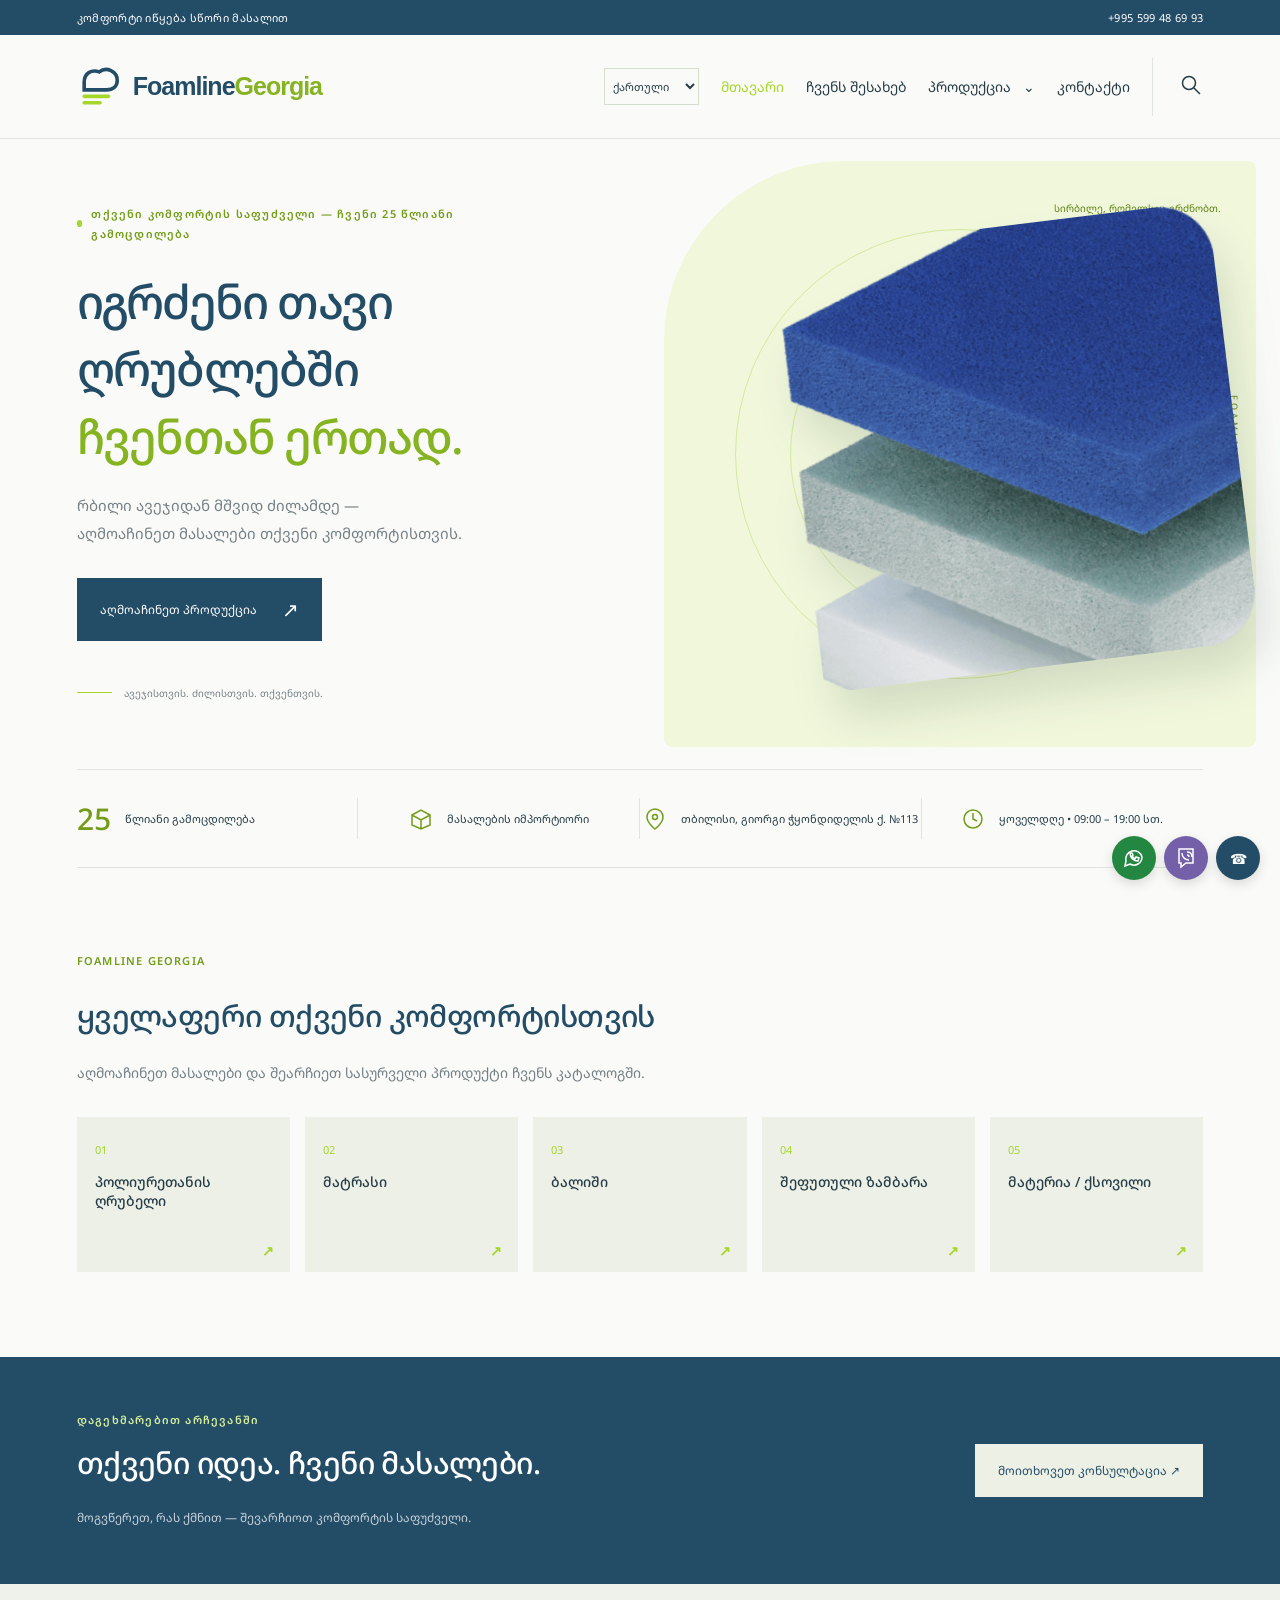
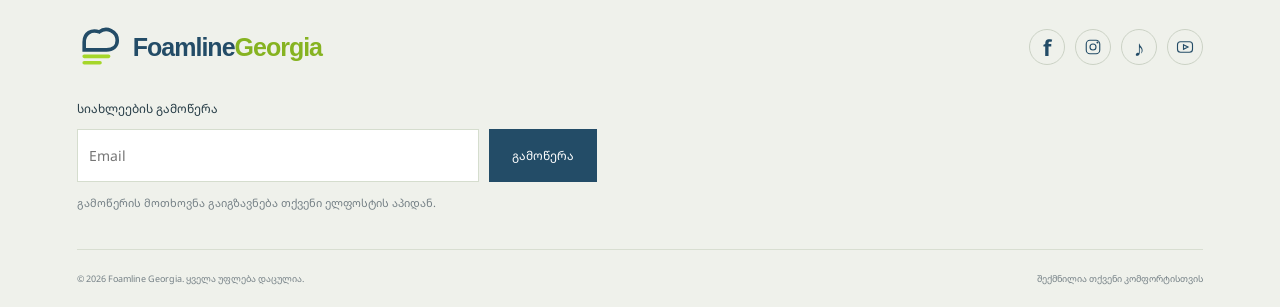
==== index.html @ 77cf1800 "Add multilingual FoamlineGeorgia site with updated address and product photos" ====
<!doctype html>
<html lang="ka"><head><meta charset="UTF-8"><meta name="viewport" content="width=device-width,initial-scale=1"><title>მთავარი — Foamline Georgia</title><meta name="description" content="Foamline Georgia — 25 წლიანი გამოცდილება. პოლიურეთანის ღრუბელი, მატრასები, ბალიშები, ზამბარები და ქსოვილები თბილისში. გიორგი ჭყონდიდელის ქ. №113. მოითხოვეთ ფასი."><meta name="theme-color" content="#234c67"><link rel="icon" href="assets/logo.svg"><link rel="preconnect" href="https://fonts.googleapis.com"><link href="https://fonts.googleapis.com/css2?family=Noto+Sans+Georgian:wght@400;500;600;700&display=swap" rel="stylesheet"><link rel="stylesheet" href="style.css"><script defer src="app.js"></script><script defer src="languages.js"></script></head>
<body data-page="index" data-category="all"><div class="topline"><span>კომფორტი იწყება სწორი მასალით</span><a href="tel:+995599486993">+995 599 48 69 93</a></div><header><a class="brand" href="index.html" aria-label="Foamline Georgia — მთავარი"><img src="assets/logo.svg" alt=""><span>Foamline<span class="brand-georgia">Georgia</span></span></a><button class="mobile-toggle" aria-label="მენიუს გახსნა" aria-expanded="false">☰</button><nav aria-label="მთავარი ნავიგაცია"><select id="language" aria-label="ენა"><option value="ka">ქართული</option><option value="en">English</option><option value="ru">Русский</option><option value="tr">Türkçe</option></select><a href="index.html">მთავარი</a><a href="about.html">ჩვენს შესახებ</a><div class="dropdown"><button id="nav-products" aria-expanded="false">პროდუქცია <span>⌄</span></button><div class="dropmenu"><a href="foam.html">პოლიურეთანის ღრუბელი</a><a href="mattress.html">მატრასი</a><a href="pillow.html">ბალიში</a><a href="springs.html">ზამბარა</a><a href="fabric.html">მატერია / ქსოვილი</a></div></div><a href="contact.html">კონტაქტი</a><button class="search-toggle" aria-label="პროდუქციის ძიება" aria-expanded="false"><svg viewBox="0 0 24 24"><circle cx="10" cy="10" r="6.5"/><path d="m15 15 6 6"/></svg></button></nav></header><div class="searchbar" hidden><form action="search.html" method="get" role="search"><label for="search">რას ეძებთ?</label><input id="search" name="q" type="search" placeholder="ღრუბელი, მატრასი, ბალიში…" required><button class="button" type="submit">ძებნა</button><button type="button" id="search-close" aria-label="ძიების დახურვა">×</button></form></div><main><section class="hero"><div class="hero-copy"><div class="eyebrow"><i></i> თქვენი კომფორტის საფუძველი — ჩვენი 25 წლიანი გამოცდილება</div><h1>იგრძენი თავი<br>ღრუბლებში<br><em>ჩვენთან ერთად.</em></h1><p>რბილი ავეჯიდან მშვიდ ძილამდე —<br>აღმოაჩინეთ მასალები თქვენი კომფორტისთვის.</p><a class="button" href="products.html">აღმოაჩინეთ პროდუქცია <span>↗</span></a><div class="hero-note"><span class="line"></span> ავეჯისთვის. ძილისთვის. თქვენთვის.</div></div><div class="hero-art"><span class="orbit o1"></span><span class="orbit o2"></span><span class="image-caption">სირბილე, რომელსაც გრძნობთ.</span><img src="assets/foam.png" alt="პოლიურეთანის ღრუბლის ფერადი ფენები" fetchpriority="high"><span class="vertical-text">FOAMLINE GEORGIA</span></div></section><div class="trust"><div><b>25</b><span>წლიანი გამოცდილება</span></div><div><svg viewBox="0 0 24 24"><path d="m3 8 9-5 9 5v10l-9 4-9-4V8Zm0 0 9 5 9-5M12 13v9"/></svg><span>მასალების იმპორტიორი</span></div><div><svg viewBox="0 0 24 24"><path d="M20 10c0 6-8 12-8 12S4 16 4 10a8 8 0 1 1 16 0Z"/><circle cx="12" cy="10" r="2.5"/></svg><span>თბილისი, გიორგი ჭყონდიდელის ქ. №113</span></div><div><svg viewBox="0 0 24 24"><circle cx="12" cy="12" r="9"/><path d="M12 6v6l4 2"/></svg><span>ყოველდღე • 09:00 – 19:00 სთ.</span></div></div>
<section class="section home-intro"><div class="eyebrow">FOAMLINE GEORGIA</div><h2>ყველაფერი თქვენი კომფორტისთვის</h2><p>აღმოაჩინეთ მასალები და შეარჩიეთ სასურველი პროდუქტი ჩვენს კატალოგში.</p><div class="home-categories"><a href="foam.html"><span>01</span><h3>პოლიურეთანის ღრუბელი</h3><b>↗</b></a><a href="mattress.html"><span>02</span><h3>მატრასი</h3><b>↗</b></a><a href="pillow.html"><span>03</span><h3>ბალიში</h3><b>↗</b></a><a href="springs.html"><span>04</span><h3>შეფუთული ზამბარა</h3><b>↗</b></a><a href="fabric.html"><span>05</span><h3>მატერია / ქსოვილი</h3><b>↗</b></a></div></section><section class="consult"><div><div class="eyebrow">დაგეხმარებით არჩევანში</div><h2>თქვენი იდეა. ჩვენი მასალები.</h2><p>მოგვწერეთ, რას ქმნით — შევარჩიოთ კომფორტის საფუძველი.</p></div><button class="button light" data-inquiry="ზოგადი კონსულტაცია">მოითხოვეთ კონსულტაცია ↗</button></section></main>
<footer><div class="footer-main"><a class="brand" href="index.html"><img src="assets/logo.svg" alt=""><span>Foamline<span class="brand-georgia">Georgia</span></span></a><div class="socials" aria-label="სოციალური ქსელები"><button aria-label="Facebook — ბმული მალე დაემატება" title="Facebook"><b>f</b></button><button aria-label="Instagram — ბმული მალე დაემატება" title="Instagram"><svg viewBox="0 0 24 24"><rect x="3" y="3" width="18" height="18" rx="5"/><circle cx="12" cy="12" r="4"/><circle cx="18" cy="6" r=".7"/></svg></button><button aria-label="TikTok — ბმული მალე დაემატება" title="TikTok">♪</button><button aria-label="YouTube — ბმული მალე დაემატება" title="YouTube"><svg viewBox="0 0 24 24"><rect x="2" y="5" width="20" height="14" rx="4"/><path d="m10 9 6 3-6 3Z"/></svg></button></div></div><form id="subscribe-form" class="newsletter"><label for="subscribe-email">სიახლეების გამოწერა</label><div><input id="subscribe-email" name="email" type="email" placeholder="Email" required autocomplete="email"><button class="button" type="submit">გამოწერა</button></div><p>გამოწერის მოთხოვნა გაიგზავნება თქვენი ელფოსტის აპიდან.</p></form><div class="footer-bottom"><span>© 2026 Foamline Georgia. ყველა უფლება დაცულია.</span><span>შექმნილია თქვენი კომფორტისთვის</span></div><p id="social-note" role="status" hidden>სოციალური ქსელების ბმულები მალე დაემატება.</p></footer><div class="messengers"><a href="https://wa.me/995599486993" target="_blank" rel="noopener" aria-label="WhatsApp"><svg viewBox="0 0 24 24"><path d="M20 11a8 8 0 0 1-12 7L3 20l1-5A8 8 0 1 1 20 11Z"/><path d="M8 7c0 5 4 8 8 8l1-3-3-1-1 2-3-3 1-1-1-2Z"/></svg></a><a href="viber://chat?number=%2B995599486993" aria-label="Viber"><svg viewBox="0 0 24 24"><path d="M5 3h14v14h-7l-5 4v-4H5Z"/><path d="M8 7c0 5 4 7 7 7M13 6c3 0 5 2 5 5M13 9c1 0 2 1 2 2"/></svg></a><a href="tel:+995599486993" aria-label="დარეკვა">☎</a></div>
<dialog id="inquiry"><form id="request-form"><button type="button" class="dialog-close" aria-label="დახურვა">×</button><div class="eyebrow">მოგვწერეთ</div><h2>ფასის / შეკვეთის მოთხოვნა</h2><p>შეავსეთ დეტალები და აირჩიეთ გაგზავნის არხი.</p><label>პროდუქტი<input name="product" required readonly></label><div id="spec-fields"></div><div class="form-row"><label>თქვენი სახელი<input name="name" required autocomplete="name"></label><label>ტელეფონი<input name="phone" type="tel" required autocomplete="tel" pattern="[+0-9 ()-]{6,20}"></label></div><label>დამატებითი ინფორმაცია<textarea name="message" rows="3" placeholder="მიუთითეთ რაოდენობა, სასურველი ზომა ან სხვა დეტალი"></textarea></label><p class="form-note">გაიხსნება WhatsApp ან თქვენი ელფოსტის აპი მზა ტექსტით. მოთხოვნის გასაგზავნად იქ დაადასტურეთ გაგზავნა.</p><div class="form-row"><button class="button" type="submit" value="whatsapp">WhatsApp-ით გაგზავნა ↗</button><button class="button outline" type="submit" value="email">ელფოსტით გაგზავნა ↗</button></div><p id="form-status" role="status"></p></form></dialog>
</body></html>
---- style.css ----
:root{--blue:#234c67;--olive:#a5d629;--ink:#263c46;--muted:#758086;--paper:#fafbf8;--border:#e1e5df}*{box-sizing:border-box}html{scroll-behavior:smooth;scroll-padding-top:110px}body{margin:0;background:var(--paper);color:var(--ink);font-family:'Noto Sans Georgian',sans-serif;font-size:14px}a{color:inherit;text-decoration:none}button,input,select,textarea{font:inherit}button,a{ -webkit-tap-highlight-color:transparent}button{cursor:pointer}button:focus-visible,a:focus-visible{outline:3px solid #a8b376;outline-offset:5px}svg{width:24px;height:24px;fill:none;stroke:currentColor;stroke-width:1.5}button{color:inherit}p{line-height:1.9;color:var(--muted)}.topline{padding:10px 6%;background:var(--blue);color:#fff;display:flex;justify-content:space-between;font-size:11px;letter-spacing:.3px}header{height:104px;padding:0 6%;display:flex;justify-content:space-between;align-items:center;background:var(--paper);position:sticky;top:0;z-index:20;border-bottom:1px solid var(--border)}.brand{display:flex;align-items:center;gap:10px;color:var(--blue)}.brand img{width:46px;height:46px}.brand>span{font-family:Arial,sans-serif;font-weight:600;font-size:34px;letter-spacing:-1.5px;line-height:.9}.brand small{display:block;color:var(--olive);font-size:10px;letter-spacing:6px;margin-top:9px;padding-left:3px}nav{display:flex;gap:36px;align-items:center}nav button{border:0;background:none;padding:15px 0}nav a:hover{color:var(--olive)}.dropdown{position:relative}.dropdown>button span{margin-left:8px}.dropmenu{position:absolute;top:100%;left:-22px;min-width:260px;background:white;padding:12px;box-shadow:0 15px 40px #183b4720;display:none;border:1px solid var(--border)}.dropmenu a{display:block;padding:13px 10px;font-size:13px}.dropdown:hover .dropmenu,.dropdown:focus-within .dropmenu,.dropdown.open .dropmenu{display:block}.mobile-toggle{display:none}.search-toggle{border-left:1px solid var(--border);padding-left:26px}.searchbar{padding:20px 6%;background:#edf0e8;align-items:center;gap:20px}.searchbar:not([hidden]){display:flex}.searchbar input{flex:1;padding:12px;border:1px solid var(--border)}.searchbar button{border:0;background:none;font-size:25px}.hero{min-height:630px;display:grid;grid-template-columns:1fr 1fr;overflow:hidden}.hero-copy{padding:65px 0 45px 12%}.eyebrow{font-size:11px;letter-spacing:1.2px;font-weight:600;color:var(--olive);margin-bottom:24px;display:flex;gap:9px;align-items:center}.eyebrow i{width:7px;height:7px;border-radius:50%;background:var(--olive)}h1{font-size:clamp(36px,3.65vw,58px);line-height:1.45;letter-spacing:-1.8px;font-weight:500;margin:0 0 20px;color:var(--blue)}h1 em{color:var(--olive);font-style:normal}.hero p{font-size:15px;margin-bottom:30px}.button{display:inline-flex;justify-content:center;gap:25px;align-items:center;background:var(--blue);color:white;padding:17px 22px;border:1px solid var(--blue);font-size:12px;transition:background .2s}.button:hover{background:#32627f}.button span{font-size:20px}.hero-note{margin-top:45px;color:var(--muted);font-size:10px;display:flex;gap:12px;align-items:center}.line{width:35px;height:1px;background:var(--olive)}.hero-art{background:#f0f7db;position:relative;display:flex;align-items:center;justify-content:center;isolation:isolate;margin:22px 24px 22px 24px;border-radius:180px 8px 8px 8px}.hero-art>img{width:93%;z-index:1;filter:drop-shadow(10px 30px 20px #31473625);transform:rotate(-7deg);margin-top:-30px}.orbit{position:absolute;border:1px solid #d4eaa0;border-radius:50%;width:450px;height:450px;z-index:-1}.o2{width:340px;height:340px}.image-caption{position:absolute;top:40px;right:35px;color:var(--olive);font-size:10px}.material-tag{position:absolute;bottom:27px;left:30px;right:30px;border-top:1px solid #c6df8a;padding:22px 0 0;display:flex;flex-direction:column;gap:9px}.material-tag span{font-size:9px;letter-spacing:1px;color:var(--olive)}.material-tag strong{font-size:18px;font-weight:500}.material-tag a{font-size:11px}.vertical-text{position:absolute;right:15px;top:40%;writing-mode:vertical-rl;font-size:9px;letter-spacing:3px;color:var(--olive)}.trust{margin:0 6%;padding:28px 0;display:grid;grid-template-columns:repeat(4,1fr);border-top:1px solid var(--border);border-bottom:1px solid var(--border)}.trust>div{display:flex;align-items:center;justify-content:center;gap:14px;border-right:1px solid var(--border);font-size:11px}.trust>div:first-child{justify-content:flex-start}.trust>div:last-child{border:0}.trust b{font-size:30px;font-weight:500;color:var(--olive)}.trust svg{color:var(--olive)}.section{padding:85px 6%}.section-head{display:flex;justify-content:space-between;align-items:center;margin-bottom:30px}.section-head .eyebrow{margin-bottom:12px}h2{font-size:30px;line-height:1.6;font-weight:500;letter-spacing:-.6px;margin:0 0 20px;color:var(--blue)}.section-head p{font-size:12px}.tabs{display:flex;gap:8px;flex-wrap:wrap;margin-bottom:30px}.tabs button{background:none;border:1px solid var(--border);padding:11px 16px;font-size:11px;border-radius:30px}.tabs button.active{background:var(--blue);color:#fff;border-color:var(--blue)}.product-grid{display:grid;grid-template-columns:repeat(3,1fr);gap:32px 24px}.product-picture{height:245px;background:#f1f7e5;display:flex;align-items:center;justify-content:center;position:relative;overflow:hidden}.product-picture img{width:90%;height:90%;object-fit:contain;transition:transform .3s}.product-card:hover img{transform:scale(1.05)}.product-number{position:absolute;left:18px;top:15px;font-size:10px;color:var(--olive)}.product-card h3{font-size:17px;font-weight:500;margin:19px 0 8px;color:var(--blue)}.product-card p{font-size:12px;min-height:45px;margin:0 0 14px}.product-card details{border-top:1px solid var(--border);font-size:12px}.product-card summary{cursor:pointer;padding:15px 0;list-style:none;display:flex;justify-content:space-between}.product-card summary:after{content:'+';font-size:20px}.product-card details[open] summary:after{content:'−'}.product-card .button{width:100%;margin-top:12px}.product-card label{font-size:11px}.catalog-note{font-size:10px;margin-top:25px}.illustration{width:78%;height:140px;position:relative;transform:rotate(-8deg);border-radius:20px;background:repeating-linear-gradient(90deg,transparent 0 24px,#d4d8d0 25px 26px),repeating-linear-gradient(0deg,#f9faf6 0 24px,#dce0d6 25px 26px);box-shadow:0 14px 0 #c0c9b1,0 21px 0 #8b9775,0 35px 30px #354b3820}.illustration.pillow{width:65%;height:150px;border-radius:40% 35%;background:#f9faf6;box-shadow:inset -15px -15px 25px #dce0d4,2px 18px 25px #354b3817;border:2px solid #e0e4d9}.illustration-label{position:absolute;bottom:12px;right:14px;font-size:9px;color:var(--muted)}.about{display:grid;grid-template-columns:1fr 1fr;gap:8%;margin:0 6% 85px;align-items:center}.about-visual{height:420px;background:#edf6d9;position:relative;overflow:hidden}.foam-shape{width:330px;height:125px;position:absolute;left:18%;transform:rotate(-20deg) skew(10deg);border-radius:30px;box-shadow:0 20px 0 #a5cc51}.shape1{background:#b8df64;top:210px}.shape2{background:#d7eea6;top:140px}.shape3{background:#f4f4e9;top:70px}.year{position:absolute;bottom:20px;left:25px;background:var(--paper);padding:15px 22px;color:var(--blue);font-size:45px;display:flex;align-items:center;gap:20px}.year span{font-size:11px;line-height:1.8}.about-copy p{font-size:13px}.text-link{display:block;border-bottom:1px solid var(--border);padding:20px 0;color:var(--blue);font-size:12px}.text-link span{float:right}.consult{background:var(--blue);padding:55px 6%;display:flex;align-items:center;justify-content:space-between;gap:30px}.consult h2,.consult p{color:white}.consult .eyebrow{color:#d4ed9b;margin-bottom:12px}.consult p{margin-bottom:0;font-size:12px;opacity:.75}.light{background:#edf0e5;color:var(--blue);border-color:#edf0e5}.light:hover{background:#dce2cf}.contact{display:grid;grid-template-columns:1fr 1.1fr;gap:8%}dl{margin:28px 0}dt{font-size:10px;color:var(--muted);margin-top:20px}dd{margin:6px 0;font-size:14px}.contact-actions{display:flex;gap:12px}.outline{background:transparent;color:var(--blue)}.outline:hover{background:#e5eadd}.map{min-height:400px;display:flex;flex-direction:column;background:#edf6d9}.map iframe{width:100%;flex:1;min-height:350px;border:0;filter:saturate(.5)}.map>a{padding:18px;font-size:12px;background:#edf0e7}footer{padding:40px 6% 22px;background:#eff1eb}.footer-main{display:flex;align-items:center;justify-content:space-between;gap:30px}.footer-main p{font-size:11px}.socials{display:flex;gap:10px}.socials button{width:36px;height:36px;border:1px solid #cbd2c5;border-radius:50%;background:none;font-size:22px;color:var(--blue);display:grid;place-items:center}.socials svg{width:18px;height:18px}.footer-bottom{margin-top:35px;padding-top:22px;border-top:1px solid #d8ded1;display:flex;justify-content:space-between;color:var(--muted);font-size:9px}.floating-call{position:fixed;right:22px;bottom:22px;width:48px;height:48px;display:grid;place-items:center;background:var(--olive);border-radius:50%;color:white;font-size:23px;box-shadow:0 4px 20px #0002;z-index:25}dialog{max-width:660px;width:calc(100% - 32px);max-height:90vh;border:0;padding:36px;color:var(--ink);background:var(--paper)}dialog::backdrop{background:#142c3a99}dialog h2{font-size:23px}dialog .eyebrow{margin-bottom:12px}.dialog-close{position:absolute;right:16px;top:10px;border:0;background:none;font-size:28px}label{display:block;font-size:12px;margin:12px 0}input,textarea,select{display:block;width:100%;padding:11px;margin-top:7px;border:1px solid #d5ddce;background:white;border-radius:0;color:var(--ink)}.form-row{display:flex;gap:14px}.form-row>*{flex:1;min-width:0}.form-note{font-size:11px}.spec-hint{font-size:10px!important;min-height:0!important}#form-status{font-size:12px}.mobile-toggle{border:0;background:none;font-size:25px}[hidden]{display:none!important}@media(min-width:1600px){body{max-width:1600px;margin:auto}}@media(max-width:1000px){nav{gap:20px}.hero{min-height:570px}h1{font-size:40px}.hero-copy{padding-top:45px}.hero-art{margin-left:12px}.hero-art img{width:100%}.trust>div{font-size:9px;gap:8px}.product-grid{gap:20px}.product-picture{height:200px}.footer-main p{display:none}}@media(max-width:720px){.topline{font-size:9px;padding:9px 5%}header{height:84px;padding:0 5%}.brand>span{font-size:29px}.brand img{width:40px}.mobile-toggle{display:block}nav{display:none;position:absolute;top:84px;left:0;right:0;padding:20px 5%;background:var(--paper);box-shadow:0 10px 20px #0001;align-items:stretch;gap:10px}nav.open{display:flex;flex-direction:column}nav>a{padding:12px 0}.dropmenu{position:static;box-shadow:none;margin-bottom:10px}.search-toggle{align-self:flex-start}.hero{grid-template-columns:1fr}.hero-copy{padding:40px 6% 30px}h1{font-size:40px;letter-spacing:-1px}.hero p{font-size:13px}.hero-note{margin-top:26px}.hero-art{height:400px;margin:0 5% 25px;border-radius:110px 6px 6px 6px}.hero-art>img{width:85%;height:280px;object-fit:contain;margin-top:-55px}.orbit{width:300px;height:300px}.o2{width:230px;height:230px}.material-tag{bottom:20px}.image-caption{font-size:9px}.trust{grid-template-columns:1fr 1fr;gap:20px;padding:22px 0}.trust>div,.trust>div:first-child{justify-content:flex-start;border:0;font-size:9px}.section{padding:55px 5%}.section-head{display:block}.section-head p{font-size:11px}h2{font-size:26px}.tabs{gap:6px}.tabs button{font-size:10px;padding:10px 12px}.product-grid{grid-template-columns:1fr 1fr;gap:25px 16px}.product-picture{height:175px}.product-card h3{font-size:14px;line-height:1.7}.product-card p{font-size:11px;min-height:65px}.illustration{height:85px}.illustration.pillow{height:95px}.illustration-label{font-size:7px}.product-card .button{font-size:10px;padding:13px 9px}.about{grid-template-columns:1fr;gap:35px;margin:0 5% 55px}.about-visual{height:330px}.about-copy h2 br{display:none}.consult{display:block;padding:40px 5%}.consult .button{margin-top:24px}.contact{grid-template-columns:1fr;gap:35px}.map{min-height:340px}.map iframe{min-height:300px}.footer-main{gap:15px;flex-wrap:wrap}.footer-bottom{gap:20px;line-height:1.7}.footer-bottom>span:last-child{display:none}.socials{gap:6px}.socials button{width:32px;height:32px}.searchbar label{display:none}dialog{padding:30px 20px}.form-row{flex-direction:column;gap:2px}.form-row .button{margin-top:10px}.floating-call{right:16px;bottom:16px}}@media(prefers-reduced-motion:reduce){html{scroll-behavior:auto}*{transition:none!important}}
/* Independent pages and shared search */
.breadcrumbs{padding:30px 6%;font-size:12px;color:var(--muted)}.breadcrumbs a:hover{color:var(--blue)}body:not([data-page="index"]) main h1{font-size:34px;line-height:1.5;letter-spacing:-.7px}body:not([data-page="index"]) .section{padding-top:30px;min-height:55vh}body[data-page="about"] .about{margin-top:20px}.searchbar{position:sticky;top:104px;z-index:19;box-shadow:0 10px 20px #183b4710}.searchbar form{display:flex;align-items:center;gap:14px;width:100%}.searchbar input{margin:0;min-width:0}.searchbar .button{background:var(--blue);font-size:12px;color:white;padding:12px 20px}.tabs a{border:1px solid var(--border);padding:11px 16px;font-size:11px;border-radius:30px}.tabs a.active{background:var(--blue);color:white}.tabs a:hover{border-color:var(--olive)}nav a[aria-current="page"]{color:var(--olive)}.page-search{max-width:700px;margin:20px 0 25px}.page-search>div{display:flex;gap:10px}.page-search input{margin:0;min-width:0}.search-page #product-grid{margin-top:30px}.home-categories{display:grid;grid-template-columns:repeat(5,1fr);gap:15px;margin-top:30px}.home-categories>a{padding:22px 18px;background:#edf0e7;position:relative;min-height:155px}.home-categories span{font-size:11px;color:var(--olive)}.home-categories h3{font-size:14px;font-weight:500}.home-categories b{position:absolute;right:16px;bottom:12px;color:var(--olive)}body[data-category]:not([data-category="all"]) .product-grid{grid-template-columns:minmax(0,700px)}body[data-category]:not([data-category="all"]) .product-picture{height:340px}body[data-category]:not([data-category="all"]) .product-card p{min-height:0}.product-card h3 a:hover{color:var(--olive)}.about-copy h1{font-size:32px!important}
@media(max-width:720px){.searchbar{top:84px;padding:15px 5%}.searchbar form{gap:8px}.searchbar .button{padding:12px}.breadcrumbs{padding:24px 5%;font-size:10px;line-height:1.8}body:not([data-page="index"]) main h1{font-size:27px}.tabs a{font-size:10px;padding:10px 12px}.home-categories{grid-template-columns:1fr 1fr}.home-categories>a{min-height:140px}.home-categories h3{font-size:12px}body[data-category]:not([data-category="all"]) .product-picture{height:260px}.about-copy h1{font-size:27px!important}}

.hero h1 em{color:#86b321}.eyebrow,.brand small,.trust b,.trust svg{color:#739c19}.floating-call{color:#234c67}.hero-art .image-caption,.material-tag span,.vertical-text{color:#608314}.consult .eyebrow{color:#d4ed9b}


.brand>span{font-size:25px;letter-spacing:-1px}.brand-georgia{color:#86b321}.hero .eyebrow{max-width:390px;line-height:1.8}#language{width:95px;font-size:11px;margin:0;padding:9px 4px;background:transparent}nav{gap:22px}.messengers{position:fixed;bottom:20px;right:20px;display:flex;gap:8px;z-index:25}.messengers a{width:44px;height:44px;border-radius:50%;display:grid;place-items:center;color:white;background:#238742;box-shadow:0 4px 12px #0002;transition:transform .2s,background .2s}.messengers a:nth-child(2){background:#7360a9}.messengers a:nth-child(3){background:#234c67}.messengers a:hover{transform:translateY(-5px);filter:brightness(1.15)}a[href^="mailto:"]:hover{color:#739c19;text-decoration:underline}.product-picture img{object-fit:contain}.hero-art>img{margin-top:0}.brand small{display:none}@media(max-width:1000px){nav{gap:12px}.brand>span{font-size:22px}}
.newsletter{max-width:520px;margin:30px 0}.newsletter>div{display:flex;gap:10px}.newsletter input{margin:0;min-width:0}.newsletter p{font-size:11px}
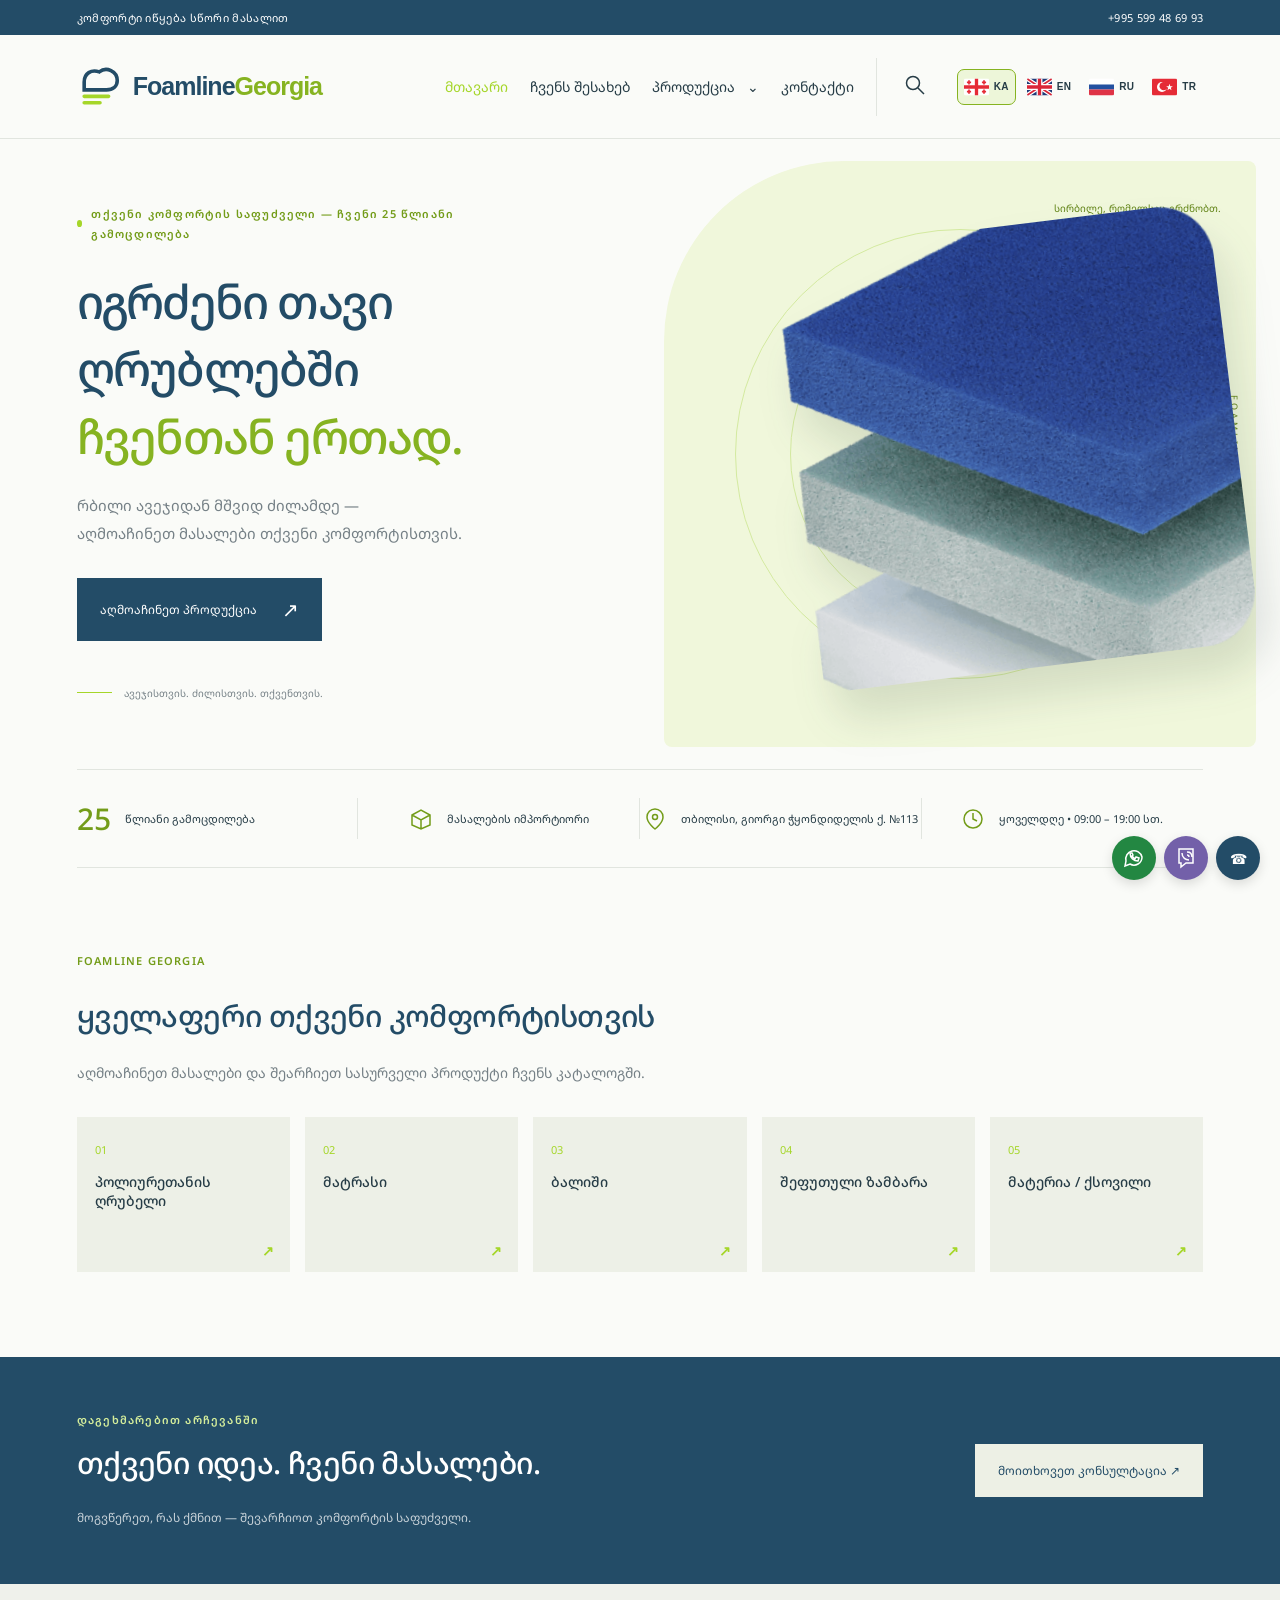
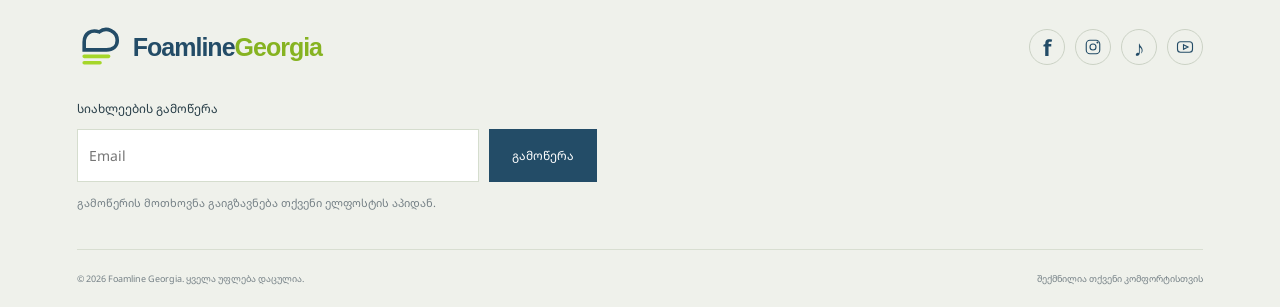
==== commit d051a9c0: "Refresh flag language switcher assets on index.html" ====
--- a/index.html
+++ b/index.html
@@ -1,5 +1,5 @@
 <!doctype html>
-<html lang="ka"><head><meta charset="UTF-8"><meta name="viewport" content="width=device-width,initial-scale=1"><title>მთავარი — Foamline Georgia</title><meta name="description" content="Foamline Georgia — 25 წლიანი გამოცდილება. პოლიურეთანის ღრუბელი, მატრასები, ბალიშები, ზამბარები და ქსოვილები თბილისში. გიორგი ჭყონდიდელის ქ. №113. მოითხოვეთ ფასი."><meta name="theme-color" content="#234c67"><link rel="icon" href="assets/logo.svg"><link rel="preconnect" href="https://fonts.googleapis.com"><link href="https://fonts.googleapis.com/css2?family=Noto+Sans+Georgian:wght@400;500;600;700&display=swap" rel="stylesheet"><link rel="stylesheet" href="style.css"><script defer src="app.js"></script><script defer src="languages.js"></script></head>
+<html lang="ka"><head><meta charset="UTF-8"><meta name="viewport" content="width=device-width,initial-scale=1"><title>მთავარი — Foamline Georgia</title><meta name="description" content="Foamline Georgia — 25 წლიანი გამოცდილება. პოლიურეთანის ღრუბელი, მატრასები, ბალიშები, ზამბარები და ქსოვილები თბილისში. გიორგი ჭყონდიდელის ქ. №113. მოითხოვეთ ფასი."><meta name="theme-color" content="#234c67"><link rel="icon" href="assets/logo.svg"><link rel="preconnect" href="https://fonts.googleapis.com"><link href="https://fonts.googleapis.com/css2?family=Noto+Sans+Georgian:wght@400;500;600;700&display=swap" rel="stylesheet"><link rel="stylesheet" href="style.css?v=20261107-2"><script defer src="app.js"></script><script defer src="languages.js?v=20261107-2"></script></head>
 <body data-page="index" data-category="all"><div class="topline"><span>კომფორტი იწყება სწორი მასალით</span><a href="tel:+995599486993">+995 599 48 69 93</a></div><header><a class="brand" href="index.html" aria-label="Foamline Georgia — მთავარი"><img src="assets/logo.svg" alt=""><span>Foamline<span class="brand-georgia">Georgia</span></span></a><button class="mobile-toggle" aria-label="მენიუს გახსნა" aria-expanded="false">☰</button><nav aria-label="მთავარი ნავიგაცია"><select id="language" aria-label="ენა"><option value="ka">ქართული</option><option value="en">English</option><option value="ru">Русский</option><option value="tr">Türkçe</option></select><a href="index.html">მთავარი</a><a href="about.html">ჩვენს შესახებ</a><div class="dropdown"><button id="nav-products" aria-expanded="false">პროდუქცია <span>⌄</span></button><div class="dropmenu"><a href="foam.html">პოლიურეთანის ღრუბელი</a><a href="mattress.html">მატრასი</a><a href="pillow.html">ბალიში</a><a href="springs.html">ზამბარა</a><a href="fabric.html">მატერია / ქსოვილი</a></div></div><a href="contact.html">კონტაქტი</a><button class="search-toggle" aria-label="პროდუქციის ძიება" aria-expanded="false"><svg viewBox="0 0 24 24"><circle cx="10" cy="10" r="6.5"/><path d="m15 15 6 6"/></svg></button></nav></header><div class="searchbar" hidden><form action="search.html" method="get" role="search"><label for="search">რას ეძებთ?</label><input id="search" name="q" type="search" placeholder="ღრუბელი, მატრასი, ბალიში…" required><button class="button" type="submit">ძებნა</button><button type="button" id="search-close" aria-label="ძიების დახურვა">×</button></form></div><main><section class="hero"><div class="hero-copy"><div class="eyebrow"><i></i> თქვენი კომფორტის საფუძველი — ჩვენი 25 წლიანი გამოცდილება</div><h1>იგრძენი თავი<br>ღრუბლებში<br><em>ჩვენთან ერთად.</em></h1><p>რბილი ავეჯიდან მშვიდ ძილამდე —<br>აღმოაჩინეთ მასალები თქვენი კომფორტისთვის.</p><a class="button" href="products.html">აღმოაჩინეთ პროდუქცია <span>↗</span></a><div class="hero-note"><span class="line"></span> ავეჯისთვის. ძილისთვის. თქვენთვის.</div></div><div class="hero-art"><span class="orbit o1"></span><span class="orbit o2"></span><span class="image-caption">სირბილე, რომელსაც გრძნობთ.</span><img src="assets/foam.png" alt="პოლიურეთანის ღრუბლის ფერადი ფენები" fetchpriority="high"><span class="vertical-text">FOAMLINE GEORGIA</span></div></section><div class="trust"><div><b>25</b><span>წლიანი გამოცდილება</span></div><div><svg viewBox="0 0 24 24"><path d="m3 8 9-5 9 5v10l-9 4-9-4V8Zm0 0 9 5 9-5M12 13v9"/></svg><span>მასალების იმპორტიორი</span></div><div><svg viewBox="0 0 24 24"><path d="M20 10c0 6-8 12-8 12S4 16 4 10a8 8 0 1 1 16 0Z"/><circle cx="12" cy="10" r="2.5"/></svg><span>თბილისი, გიორგი ჭყონდიდელის ქ. №113</span></div><div><svg viewBox="0 0 24 24"><circle cx="12" cy="12" r="9"/><path d="M12 6v6l4 2"/></svg><span>ყოველდღე • 09:00 – 19:00 სთ.</span></div></div>
 <section class="section home-intro"><div class="eyebrow">FOAMLINE GEORGIA</div><h2>ყველაფერი თქვენი კომფორტისთვის</h2><p>აღმოაჩინეთ მასალები და შეარჩიეთ სასურველი პროდუქტი ჩვენს კატალოგში.</p><div class="home-categories"><a href="foam.html"><span>01</span><h3>პოლიურეთანის ღრუბელი</h3><b>↗</b></a><a href="mattress.html"><span>02</span><h3>მატრასი</h3><b>↗</b></a><a href="pillow.html"><span>03</span><h3>ბალიში</h3><b>↗</b></a><a href="springs.html"><span>04</span><h3>შეფუთული ზამბარა</h3><b>↗</b></a><a href="fabric.html"><span>05</span><h3>მატერია / ქსოვილი</h3><b>↗</b></a></div></section><section class="consult"><div><div class="eyebrow">დაგეხმარებით არჩევანში</div><h2>თქვენი იდეა. ჩვენი მასალები.</h2><p>მოგვწერეთ, რას ქმნით — შევარჩიოთ კომფორტის საფუძველი.</p></div><button class="button light" data-inquiry="ზოგადი კონსულტაცია">მოითხოვეთ კონსულტაცია ↗</button></section></main>
 <footer><div class="footer-main"><a class="brand" href="index.html"><img src="assets/logo.svg" alt=""><span>Foamline<span class="brand-georgia">Georgia</span></span></a><div class="socials" aria-label="სოციალური ქსელები"><button aria-label="Facebook — ბმული მალე დაემატება" title="Facebook"><b>f</b></button><button aria-label="Instagram — ბმული მალე დაემატება" title="Instagram"><svg viewBox="0 0 24 24"><rect x="3" y="3" width="18" height="18" rx="5"/><circle cx="12" cy="12" r="4"/><circle cx="18" cy="6" r=".7"/></svg></button><button aria-label="TikTok — ბმული მალე დაემატება" title="TikTok">♪</button><button aria-label="YouTube — ბმული მალე დაემატება" title="YouTube"><svg viewBox="0 0 24 24"><rect x="2" y="5" width="20" height="14" rx="4"/><path d="m10 9 6 3-6 3Z"/></svg></button></div></div><form id="subscribe-form" class="newsletter"><label for="subscribe-email">სიახლეების გამოწერა</label><div><input id="subscribe-email" name="email" type="email" placeholder="Email" required autocomplete="email"><button class="button" type="submit">გამოწერა</button></div><p>გამოწერის მოთხოვნა გაიგზავნება თქვენი ელფოსტის აპიდან.</p></form><div class="footer-bottom"><span>© 2026 Foamline Georgia. ყველა უფლება დაცულია.</span><span>შექმნილია თქვენი კომფორტისთვის</span></div><p id="social-note" role="status" hidden>სოციალური ქსელების ბმულები მალე დაემატება.</p></footer><div class="messengers"><a href="https://wa.me/995599486993" target="_blank" rel="noopener" aria-label="WhatsApp"><svg viewBox="0 0 24 24"><path d="M20 11a8 8 0 0 1-12 7L3 20l1-5A8 8 0 1 1 20 11Z"/><path d="M8 7c0 5 4 8 8 8l1-3-3-1-1 2-3-3 1-1-1-2Z"/></svg></a><a href="viber://chat?number=%2B995599486993" aria-label="Viber"><svg viewBox="0 0 24 24"><path d="M5 3h14v14h-7l-5 4v-4H5Z"/><path d="M8 7c0 5 4 7 7 7M13 6c3 0 5 2 5 5M13 9c1 0 2 1 2 2"/></svg></a><a href="tel:+995599486993" aria-label="დარეკვა">☎</a></div>
--- a/style.css
+++ b/style.css
@@ -8,3 +8,9 @@
 
 .brand>span{font-size:25px;letter-spacing:-1px}.brand-georgia{color:#86b321}.hero .eyebrow{max-width:390px;line-height:1.8}#language{width:95px;font-size:11px;margin:0;padding:9px 4px;background:transparent}nav{gap:22px}.messengers{position:fixed;bottom:20px;right:20px;display:flex;gap:8px;z-index:25}.messengers a{width:44px;height:44px;border-radius:50%;display:grid;place-items:center;color:white;background:#238742;box-shadow:0 4px 12px #0002;transition:transform .2s,background .2s}.messengers a:nth-child(2){background:#7360a9}.messengers a:nth-child(3){background:#234c67}.messengers a:hover{transform:translateY(-5px);filter:brightness(1.15)}a[href^="mailto:"]:hover{color:#739c19;text-decoration:underline}.product-picture img{object-fit:contain}.hero-art>img{margin-top:0}.brand small{display:none}@media(max-width:1000px){nav{gap:12px}.brand>span{font-size:22px}}
 .newsletter{max-width:520px;margin:30px 0}.newsletter>div{display:flex;gap:10px}.newsletter input{margin:0;min-width:0}.newsletter p{font-size:11px}
+
+.language-flags{display:flex;align-items:center;gap:5px;margin-left:8px}.language-flags button{padding:5px;border:1px solid transparent;border-radius:5px;line-height:0;transition:background .2s,transform .2s}.language-flags svg{width:25px;height:18px;stroke:none;display:block;border-radius:2px}.language-flags button:hover{background:#e2edc8;transform:translateY(-2px)}.language-flags button[aria-pressed="true"]{border-color:#86b321;background:#edf6d9}@media(max-width:720px){.language-flags{margin:8px 0 0;align-self:flex-start}.language-flags button{padding:10px}}
+
+
+/* Accessible flag language switcher: clear labels and responsive sizing */
+.language-flags{flex-shrink:0;gap:4px}.language-flags button{display:inline-flex;align-items:center;justify-content:center;gap:5px;min-height:36px;padding:6px;border-radius:7px}.language-flags .language-code{font-family:Arial,sans-serif;font-size:10px;font-weight:700;letter-spacing:.3px;line-height:1}.language-flags button:focus-visible{outline:2px solid var(--blue);outline-offset:2px}@media(max-width:1150px) and (min-width:721px){.language-flags .language-code{display:none}.language-flags button{padding:5px}}@media(max-width:720px){.language-flags{flex-wrap:wrap;gap:7px}.language-flags button{min-height:44px;padding:8px 10px}.language-flags .language-code{display:inline}}
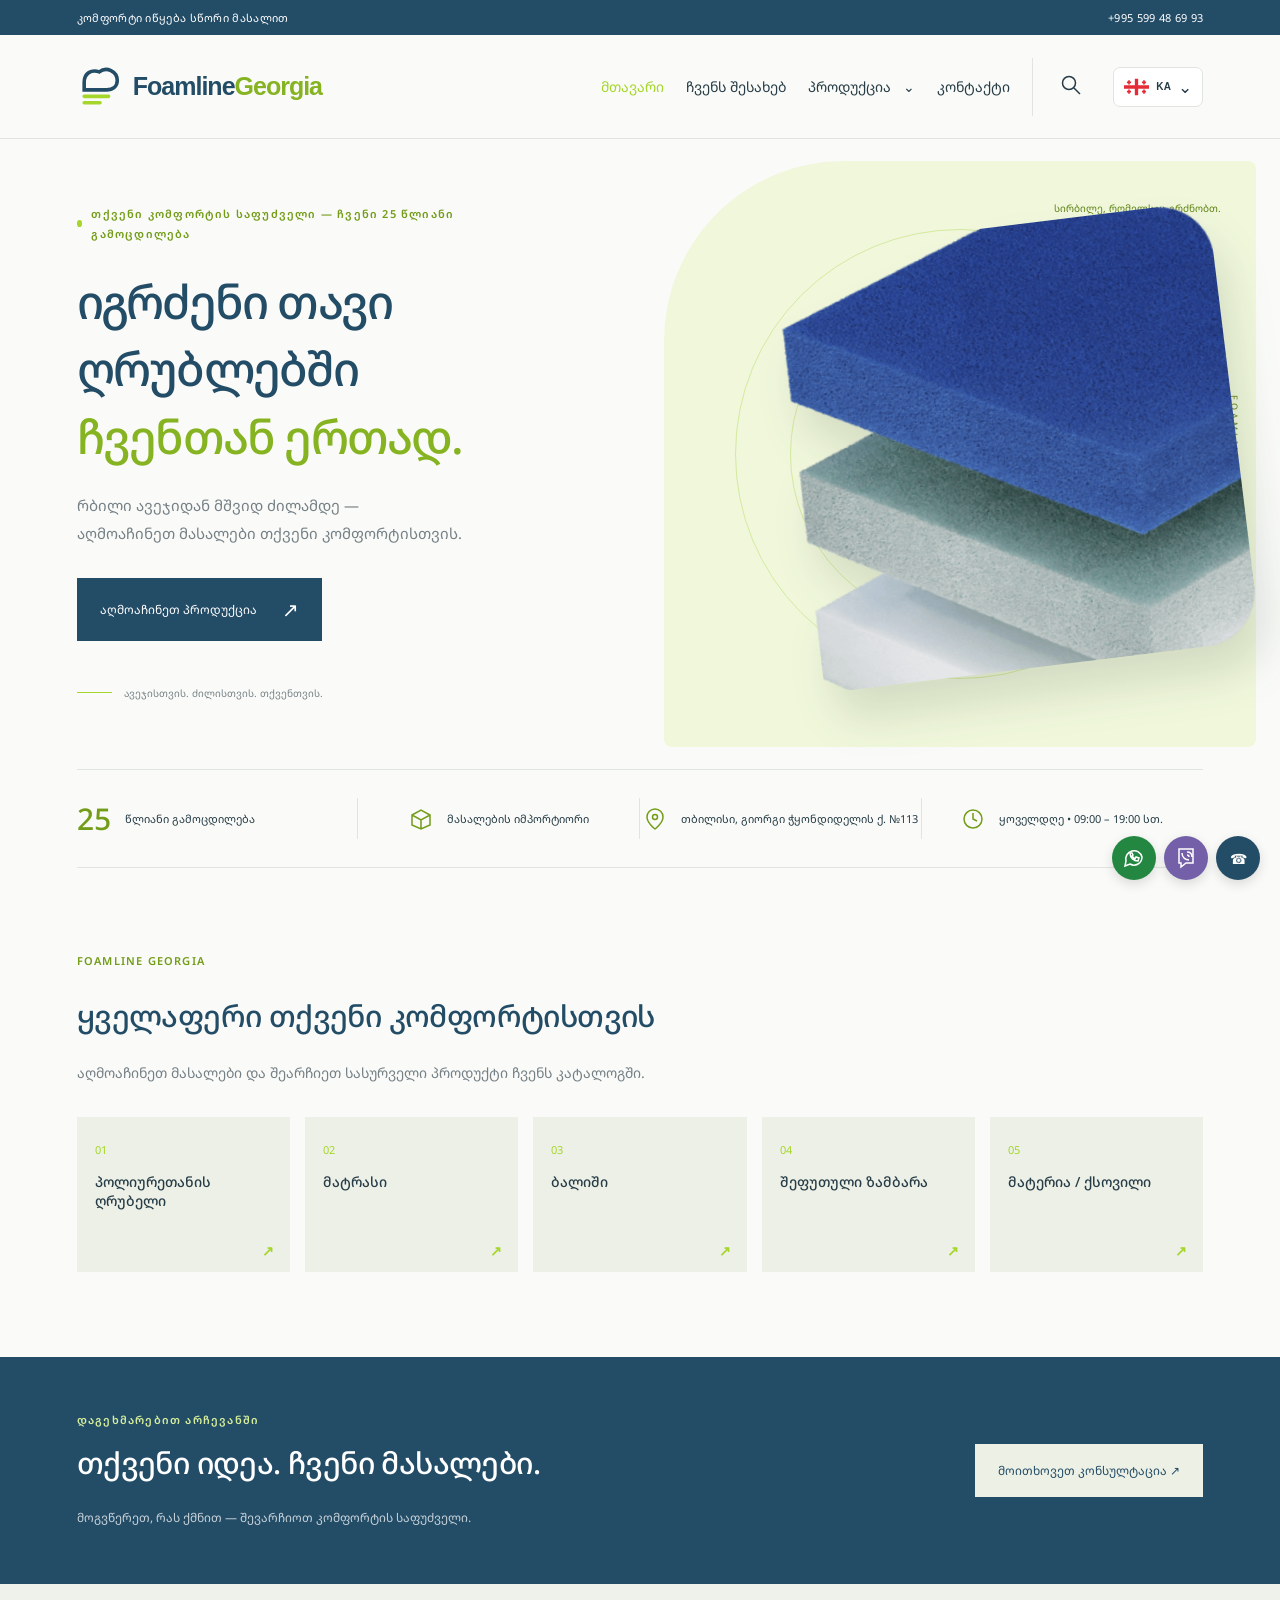
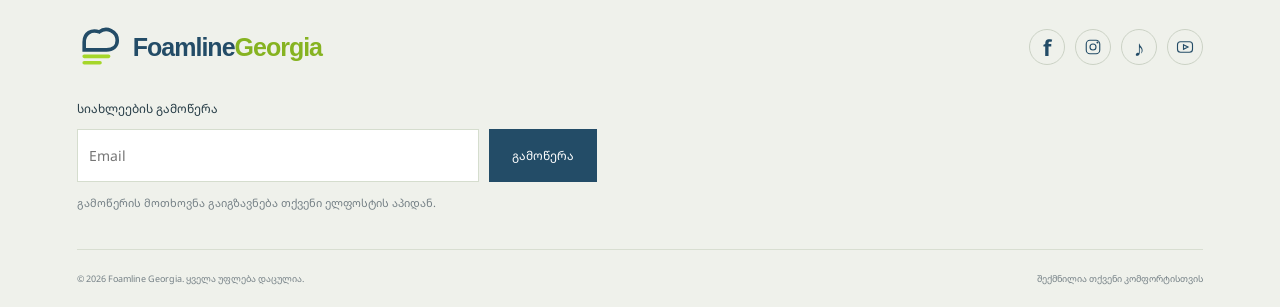
==== commit a7e1ea85: "Load updated flag dropdown on index.html" ====
--- a/index.html
+++ b/index.html
@@ -1,5 +1,5 @@
 <!doctype html>
-<html lang="ka"><head><meta charset="UTF-8"><meta name="viewport" content="width=device-width,initial-scale=1"><title>მთავარი — Foamline Georgia</title><meta name="description" content="Foamline Georgia — 25 წლიანი გამოცდილება. პოლიურეთანის ღრუბელი, მატრასები, ბალიშები, ზამბარები და ქსოვილები თბილისში. გიორგი ჭყონდიდელის ქ. №113. მოითხოვეთ ფასი."><meta name="theme-color" content="#234c67"><link rel="icon" href="assets/logo.svg"><link rel="preconnect" href="https://fonts.googleapis.com"><link href="https://fonts.googleapis.com/css2?family=Noto+Sans+Georgian:wght@400;500;600;700&display=swap" rel="stylesheet"><link rel="stylesheet" href="style.css?v=20261107-2"><script defer src="app.js"></script><script defer src="languages.js?v=20261107-2"></script></head>
+<html lang="ka"><head><meta charset="UTF-8"><meta name="viewport" content="width=device-width,initial-scale=1"><title>მთავარი — Foamline Georgia</title><meta name="description" content="Foamline Georgia — 25 წლიანი გამოცდილება. პოლიურეთანის ღრუბელი, მატრასები, ბალიშები, ზამბარები და ქსოვილები თბილისში. გიორგი ჭყონდიდელის ქ. №113. მოითხოვეთ ფასი."><meta name="theme-color" content="#234c67"><link rel="icon" href="assets/logo.svg"><link rel="preconnect" href="https://fonts.googleapis.com"><link href="https://fonts.googleapis.com/css2?family=Noto+Sans+Georgian:wght@400;500;600;700&display=swap" rel="stylesheet"><link rel="stylesheet" href="style.css?v=20261107-3"><script defer src="app.js"></script><script defer src="languages.js?v=20261107-3"></script></head>
 <body data-page="index" data-category="all"><div class="topline"><span>კომფორტი იწყება სწორი მასალით</span><a href="tel:+995599486993">+995 599 48 69 93</a></div><header><a class="brand" href="index.html" aria-label="Foamline Georgia — მთავარი"><img src="assets/logo.svg" alt=""><span>Foamline<span class="brand-georgia">Georgia</span></span></a><button class="mobile-toggle" aria-label="მენიუს გახსნა" aria-expanded="false">☰</button><nav aria-label="მთავარი ნავიგაცია"><select id="language" aria-label="ენა"><option value="ka">ქართული</option><option value="en">English</option><option value="ru">Русский</option><option value="tr">Türkçe</option></select><a href="index.html">მთავარი</a><a href="about.html">ჩვენს შესახებ</a><div class="dropdown"><button id="nav-products" aria-expanded="false">პროდუქცია <span>⌄</span></button><div class="dropmenu"><a href="foam.html">პოლიურეთანის ღრუბელი</a><a href="mattress.html">მატრასი</a><a href="pillow.html">ბალიში</a><a href="springs.html">ზამბარა</a><a href="fabric.html">მატერია / ქსოვილი</a></div></div><a href="contact.html">კონტაქტი</a><button class="search-toggle" aria-label="პროდუქციის ძიება" aria-expanded="false"><svg viewBox="0 0 24 24"><circle cx="10" cy="10" r="6.5"/><path d="m15 15 6 6"/></svg></button></nav></header><div class="searchbar" hidden><form action="search.html" method="get" role="search"><label for="search">რას ეძებთ?</label><input id="search" name="q" type="search" placeholder="ღრუბელი, მატრასი, ბალიში…" required><button class="button" type="submit">ძებნა</button><button type="button" id="search-close" aria-label="ძიების დახურვა">×</button></form></div><main><section class="hero"><div class="hero-copy"><div class="eyebrow"><i></i> თქვენი კომფორტის საფუძველი — ჩვენი 25 წლიანი გამოცდილება</div><h1>იგრძენი თავი<br>ღრუბლებში<br><em>ჩვენთან ერთად.</em></h1><p>რბილი ავეჯიდან მშვიდ ძილამდე —<br>აღმოაჩინეთ მასალები თქვენი კომფორტისთვის.</p><a class="button" href="products.html">აღმოაჩინეთ პროდუქცია <span>↗</span></a><div class="hero-note"><span class="line"></span> ავეჯისთვის. ძილისთვის. თქვენთვის.</div></div><div class="hero-art"><span class="orbit o1"></span><span class="orbit o2"></span><span class="image-caption">სირბილე, რომელსაც გრძნობთ.</span><img src="assets/foam.png" alt="პოლიურეთანის ღრუბლის ფერადი ფენები" fetchpriority="high"><span class="vertical-text">FOAMLINE GEORGIA</span></div></section><div class="trust"><div><b>25</b><span>წლიანი გამოცდილება</span></div><div><svg viewBox="0 0 24 24"><path d="m3 8 9-5 9 5v10l-9 4-9-4V8Zm0 0 9 5 9-5M12 13v9"/></svg><span>მასალების იმპორტიორი</span></div><div><svg viewBox="0 0 24 24"><path d="M20 10c0 6-8 12-8 12S4 16 4 10a8 8 0 1 1 16 0Z"/><circle cx="12" cy="10" r="2.5"/></svg><span>თბილისი, გიორგი ჭყონდიდელის ქ. №113</span></div><div><svg viewBox="0 0 24 24"><circle cx="12" cy="12" r="9"/><path d="M12 6v6l4 2"/></svg><span>ყოველდღე • 09:00 – 19:00 სთ.</span></div></div>
 <section class="section home-intro"><div class="eyebrow">FOAMLINE GEORGIA</div><h2>ყველაფერი თქვენი კომფორტისთვის</h2><p>აღმოაჩინეთ მასალები და შეარჩიეთ სასურველი პროდუქტი ჩვენს კატალოგში.</p><div class="home-categories"><a href="foam.html"><span>01</span><h3>პოლიურეთანის ღრუბელი</h3><b>↗</b></a><a href="mattress.html"><span>02</span><h3>მატრასი</h3><b>↗</b></a><a href="pillow.html"><span>03</span><h3>ბალიში</h3><b>↗</b></a><a href="springs.html"><span>04</span><h3>შეფუთული ზამბარა</h3><b>↗</b></a><a href="fabric.html"><span>05</span><h3>მატერია / ქსოვილი</h3><b>↗</b></a></div></section><section class="consult"><div><div class="eyebrow">დაგეხმარებით არჩევანში</div><h2>თქვენი იდეა. ჩვენი მასალები.</h2><p>მოგვწერეთ, რას ქმნით — შევარჩიოთ კომფორტის საფუძველი.</p></div><button class="button light" data-inquiry="ზოგადი კონსულტაცია">მოითხოვეთ კონსულტაცია ↗</button></section></main>
 <footer><div class="footer-main"><a class="brand" href="index.html"><img src="assets/logo.svg" alt=""><span>Foamline<span class="brand-georgia">Georgia</span></span></a><div class="socials" aria-label="სოციალური ქსელები"><button aria-label="Facebook — ბმული მალე დაემატება" title="Facebook"><b>f</b></button><button aria-label="Instagram — ბმული მალე დაემატება" title="Instagram"><svg viewBox="0 0 24 24"><rect x="3" y="3" width="18" height="18" rx="5"/><circle cx="12" cy="12" r="4"/><circle cx="18" cy="6" r=".7"/></svg></button><button aria-label="TikTok — ბმული მალე დაემატება" title="TikTok">♪</button><button aria-label="YouTube — ბმული მალე დაემატება" title="YouTube"><svg viewBox="0 0 24 24"><rect x="2" y="5" width="20" height="14" rx="4"/><path d="m10 9 6 3-6 3Z"/></svg></button></div></div><form id="subscribe-form" class="newsletter"><label for="subscribe-email">სიახლეების გამოწერა</label><div><input id="subscribe-email" name="email" type="email" placeholder="Email" required autocomplete="email"><button class="button" type="submit">გამოწერა</button></div><p>გამოწერის მოთხოვნა გაიგზავნება თქვენი ელფოსტის აპიდან.</p></form><div class="footer-bottom"><span>© 2026 Foamline Georgia. ყველა უფლება დაცულია.</span><span>შექმნილია თქვენი კომფორტისთვის</span></div><p id="social-note" role="status" hidden>სოციალური ქსელების ბმულები მალე დაემატება.</p></footer><div class="messengers"><a href="https://wa.me/995599486993" target="_blank" rel="noopener" aria-label="WhatsApp"><svg viewBox="0 0 24 24"><path d="M20 11a8 8 0 0 1-12 7L3 20l1-5A8 8 0 1 1 20 11Z"/><path d="M8 7c0 5 4 8 8 8l1-3-3-1-1 2-3-3 1-1-1-2Z"/></svg></a><a href="viber://chat?number=%2B995599486993" aria-label="Viber"><svg viewBox="0 0 24 24"><path d="M5 3h14v14h-7l-5 4v-4H5Z"/><path d="M8 7c0 5 4 7 7 7M13 6c3 0 5 2 5 5M13 9c1 0 2 1 2 2"/></svg></a><a href="tel:+995599486993" aria-label="დარეკვა">☎</a></div>
--- a/style.css
+++ b/style.css
@@ -14,3 +14,6 @@
 
 /* Accessible flag language switcher: clear labels and responsive sizing */
 .language-flags{flex-shrink:0;gap:4px}.language-flags button{display:inline-flex;align-items:center;justify-content:center;gap:5px;min-height:36px;padding:6px;border-radius:7px}.language-flags .language-code{font-family:Arial,sans-serif;font-size:10px;font-weight:700;letter-spacing:.3px;line-height:1}.language-flags button:focus-visible{outline:2px solid var(--blue);outline-offset:2px}@media(max-width:1150px) and (min-width:721px){.language-flags .language-code{display:none}.language-flags button{padding:5px}}@media(max-width:720px){.language-flags{flex-wrap:wrap;gap:7px}.language-flags button{min-height:44px;padding:8px 10px}.language-flags .language-code{display:inline}}
+
+/* Compact flag dropdown in the right side of navigation */
+.language-flags{position:relative;margin-left:8px;flex-shrink:0}.language-flags .language-current{display:flex;align-items:center;gap:7px;min-height:40px;padding:7px 10px;border:1px solid var(--border);border-radius:7px;background:#fff}.language-flags .language-chevron{font-size:17px;line-height:1}.language-flags .language-menu{position:absolute;right:0;top:calc(100% + 6px);z-index:60;min-width:164px;padding:5px;background:white;border:1px solid var(--border);border-radius:9px;box-shadow:0 12px 28px #183b4729}.language-flags .language-menu[hidden]{display:none!important}.language-flags .language-menu button{width:100%;display:flex;justify-content:flex-start;gap:10px;padding:10px 9px;border-radius:5px;min-height:42px;text-align:left}.language-flags .language-name{font-size:12px;line-height:1.4}.language-flags .language-menu button[aria-pressed="true"]{background:#edf6d9}.language-flags .language-menu button:hover{background:#edf6d9;transform:none}@media(max-width:720px){.language-flags{align-self:flex-start;margin:8px 0 0}.language-flags .language-current{min-height:44px}.language-flags .language-menu{left:0;right:auto}.language-flags .language-menu button{padding:10px}}
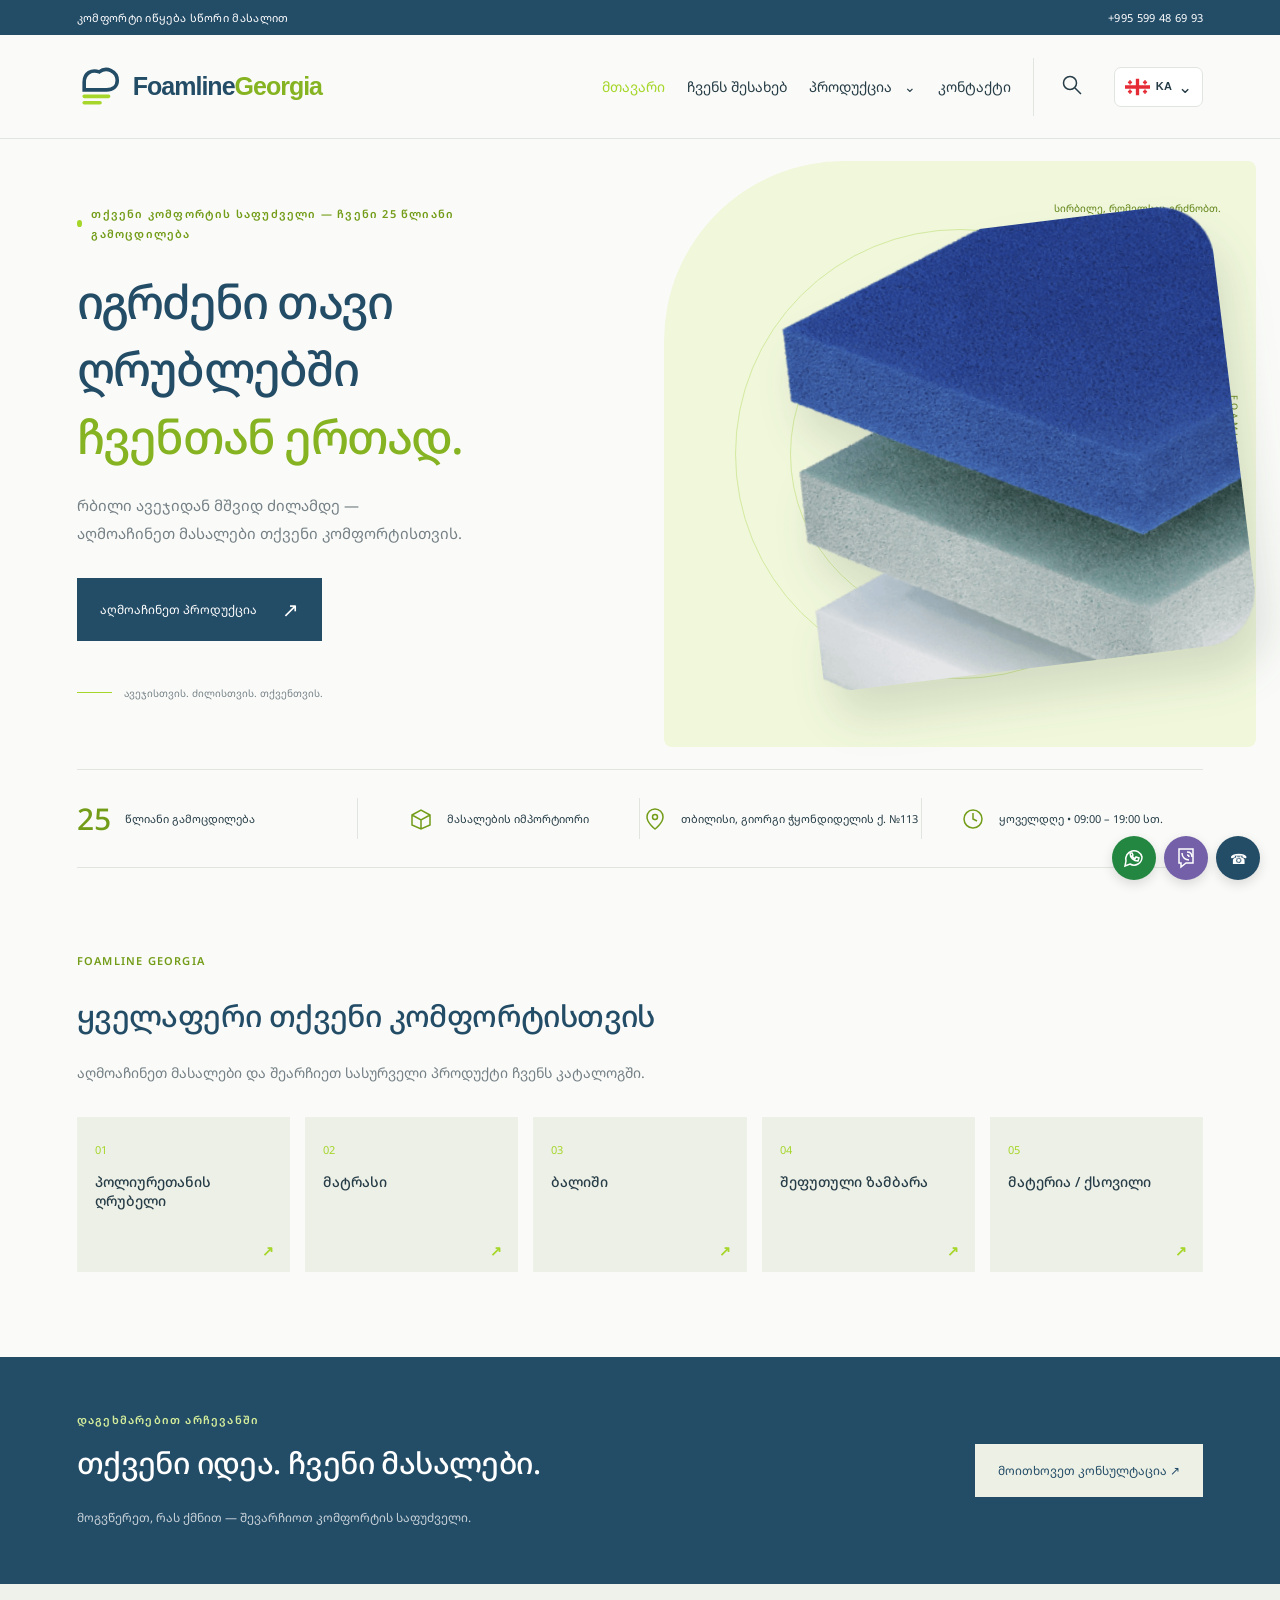
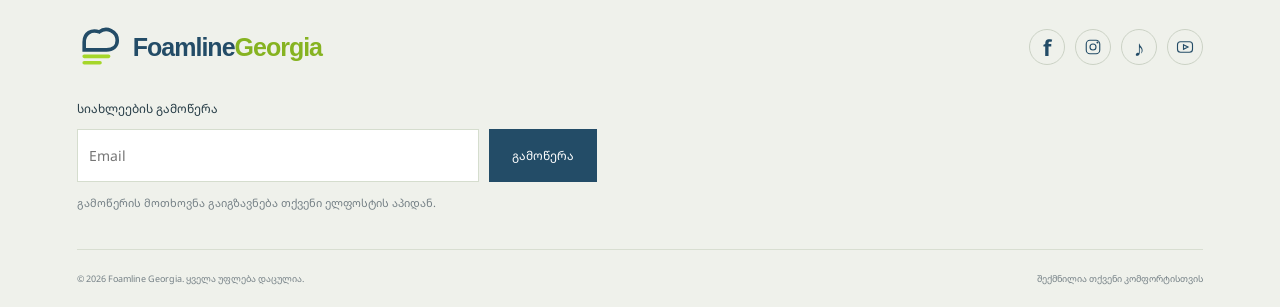
==== commit cc8206ae: "Ensure language flags collapse into dropdown on index.html" ====
--- a/index.html
+++ b/index.html
@@ -1,8 +1,8 @@
 <!doctype html>
-<html lang="ka"><head><meta charset="UTF-8"><meta name="viewport" content="width=device-width,initial-scale=1"><title>მთავარი — Foamline Georgia</title><meta name="description" content="Foamline Georgia — 25 წლიანი გამოცდილება. პოლიურეთანის ღრუბელი, მატრასები, ბალიშები, ზამბარები და ქსოვილები თბილისში. გიორგი ჭყონდიდელის ქ. №113. მოითხოვეთ ფასი."><meta name="theme-color" content="#234c67"><link rel="icon" href="assets/logo.svg"><link rel="preconnect" href="https://fonts.googleapis.com"><link href="https://fonts.googleapis.com/css2?family=Noto+Sans+Georgian:wght@400;500;600;700&display=swap" rel="stylesheet"><link rel="stylesheet" href="style.css?v=20261107-3"><script defer src="app.js"></script><script defer src="languages.js?v=20261107-3"></script></head>
+<html lang="ka"><head><meta charset="UTF-8"><meta name="viewport" content="width=device-width,initial-scale=1"><title>მთავარი — Foamline Georgia</title><meta name="description" content="Foamline Georgia — 25 წლიანი გამოცდილება. პოლიურეთანის ღრუბელი, მატრასები, ბალიშები, ზამბარები და ქსოვილები თბილისში. გიორგი ჭყონდიდელის ქ. №113. მოითხოვეთ ფასი."><meta name="theme-color" content="#234c67"><link rel="icon" href="assets/logo.svg"><link rel="preconnect" href="https://fonts.googleapis.com"><link href="https://fonts.googleapis.com/css2?family=Noto+Sans+Georgian:wght@400;500;600;700&display=swap" rel="stylesheet"><link rel="stylesheet" href="style.css?v=20261107-4"><script defer src="app.js"></script><script defer src="languages.js?v=20261107-4"></script><style id="language-dropdown-fix">.language-flags{position:relative!important;display:inline-flex!important;align-items:center!important}.language-flags>.language-menu{position:absolute!important;top:calc(100% + 6px)!important;right:0!important;left:auto!important;display:flex!important;flex-direction:column!important;gap:3px!important;min-width:165px!important;background:white!important;border:1px solid #e1e5df!important;border-radius:9px!important;padding:6px!important;box-shadow:0 12px 28px #183b4729!important;z-index:100!important}.language-flags>.language-menu[hidden]{display:none!important}.language-flags>.language-menu button{display:flex!important;width:100%!important;align-items:center!important;justify-content:flex-start!important;gap:9px!important;padding:9px!important;min-height:40px!important}.language-flags>.language-current{display:inline-flex!important;align-items:center!important;gap:6px!important;border:1px solid #e1e5df!important;background:white!important;border-radius:7px!important;padding:8px 10px!important;min-height:40px!important}.language-flags>.language-current svg,.language-flags>.language-menu svg{width:25px!important;height:18px!important}.language-flags>.language-current .language-code{font-size:11px!important;font-weight:bold!important}.language-flags>.language-menu .language-name{font-size:12px!important}.language-flags>.language-menu button[aria-pressed=true]{background:#edf6d9!important}</style></head>
 <body data-page="index" data-category="all"><div class="topline"><span>კომფორტი იწყება სწორი მასალით</span><a href="tel:+995599486993">+995 599 48 69 93</a></div><header><a class="brand" href="index.html" aria-label="Foamline Georgia — მთავარი"><img src="assets/logo.svg" alt=""><span>Foamline<span class="brand-georgia">Georgia</span></span></a><button class="mobile-toggle" aria-label="მენიუს გახსნა" aria-expanded="false">☰</button><nav aria-label="მთავარი ნავიგაცია"><select id="language" aria-label="ენა"><option value="ka">ქართული</option><option value="en">English</option><option value="ru">Русский</option><option value="tr">Türkçe</option></select><a href="index.html">მთავარი</a><a href="about.html">ჩვენს შესახებ</a><div class="dropdown"><button id="nav-products" aria-expanded="false">პროდუქცია <span>⌄</span></button><div class="dropmenu"><a href="foam.html">პოლიურეთანის ღრუბელი</a><a href="mattress.html">მატრასი</a><a href="pillow.html">ბალიში</a><a href="springs.html">ზამბარა</a><a href="fabric.html">მატერია / ქსოვილი</a></div></div><a href="contact.html">კონტაქტი</a><button class="search-toggle" aria-label="პროდუქციის ძიება" aria-expanded="false"><svg viewBox="0 0 24 24"><circle cx="10" cy="10" r="6.5"/><path d="m15 15 6 6"/></svg></button></nav></header><div class="searchbar" hidden><form action="search.html" method="get" role="search"><label for="search">რას ეძებთ?</label><input id="search" name="q" type="search" placeholder="ღრუბელი, მატრასი, ბალიში…" required><button class="button" type="submit">ძებნა</button><button type="button" id="search-close" aria-label="ძიების დახურვა">×</button></form></div><main><section class="hero"><div class="hero-copy"><div class="eyebrow"><i></i> თქვენი კომფორტის საფუძველი — ჩვენი 25 წლიანი გამოცდილება</div><h1>იგრძენი თავი<br>ღრუბლებში<br><em>ჩვენთან ერთად.</em></h1><p>რბილი ავეჯიდან მშვიდ ძილამდე —<br>აღმოაჩინეთ მასალები თქვენი კომფორტისთვის.</p><a class="button" href="products.html">აღმოაჩინეთ პროდუქცია <span>↗</span></a><div class="hero-note"><span class="line"></span> ავეჯისთვის. ძილისთვის. თქვენთვის.</div></div><div class="hero-art"><span class="orbit o1"></span><span class="orbit o2"></span><span class="image-caption">სირბილე, რომელსაც გრძნობთ.</span><img src="assets/foam.png" alt="პოლიურეთანის ღრუბლის ფერადი ფენები" fetchpriority="high"><span class="vertical-text">FOAMLINE GEORGIA</span></div></section><div class="trust"><div><b>25</b><span>წლიანი გამოცდილება</span></div><div><svg viewBox="0 0 24 24"><path d="m3 8 9-5 9 5v10l-9 4-9-4V8Zm0 0 9 5 9-5M12 13v9"/></svg><span>მასალების იმპორტიორი</span></div><div><svg viewBox="0 0 24 24"><path d="M20 10c0 6-8 12-8 12S4 16 4 10a8 8 0 1 1 16 0Z"/><circle cx="12" cy="10" r="2.5"/></svg><span>თბილისი, გიორგი ჭყონდიდელის ქ. №113</span></div><div><svg viewBox="0 0 24 24"><circle cx="12" cy="12" r="9"/><path d="M12 6v6l4 2"/></svg><span>ყოველდღე • 09:00 – 19:00 სთ.</span></div></div>
 <section class="section home-intro"><div class="eyebrow">FOAMLINE GEORGIA</div><h2>ყველაფერი თქვენი კომფორტისთვის</h2><p>აღმოაჩინეთ მასალები და შეარჩიეთ სასურველი პროდუქტი ჩვენს კატალოგში.</p><div class="home-categories"><a href="foam.html"><span>01</span><h3>პოლიურეთანის ღრუბელი</h3><b>↗</b></a><a href="mattress.html"><span>02</span><h3>მატრასი</h3><b>↗</b></a><a href="pillow.html"><span>03</span><h3>ბალიში</h3><b>↗</b></a><a href="springs.html"><span>04</span><h3>შეფუთული ზამბარა</h3><b>↗</b></a><a href="fabric.html"><span>05</span><h3>მატერია / ქსოვილი</h3><b>↗</b></a></div></section><section class="consult"><div><div class="eyebrow">დაგეხმარებით არჩევანში</div><h2>თქვენი იდეა. ჩვენი მასალები.</h2><p>მოგვწერეთ, რას ქმნით — შევარჩიოთ კომფორტის საფუძველი.</p></div><button class="button light" data-inquiry="ზოგადი კონსულტაცია">მოითხოვეთ კონსულტაცია ↗</button></section></main>
 <footer><div class="footer-main"><a class="brand" href="index.html"><img src="assets/logo.svg" alt=""><span>Foamline<span class="brand-georgia">Georgia</span></span></a><div class="socials" aria-label="სოციალური ქსელები"><button aria-label="Facebook — ბმული მალე დაემატება" title="Facebook"><b>f</b></button><button aria-label="Instagram — ბმული მალე დაემატება" title="Instagram"><svg viewBox="0 0 24 24"><rect x="3" y="3" width="18" height="18" rx="5"/><circle cx="12" cy="12" r="4"/><circle cx="18" cy="6" r=".7"/></svg></button><button aria-label="TikTok — ბმული მალე დაემატება" title="TikTok">♪</button><button aria-label="YouTube — ბმული მალე დაემატება" title="YouTube"><svg viewBox="0 0 24 24"><rect x="2" y="5" width="20" height="14" rx="4"/><path d="m10 9 6 3-6 3Z"/></svg></button></div></div><form id="subscribe-form" class="newsletter"><label for="subscribe-email">სიახლეების გამოწერა</label><div><input id="subscribe-email" name="email" type="email" placeholder="Email" required autocomplete="email"><button class="button" type="submit">გამოწერა</button></div><p>გამოწერის მოთხოვნა გაიგზავნება თქვენი ელფოსტის აპიდან.</p></form><div class="footer-bottom"><span>© 2026 Foamline Georgia. ყველა უფლება დაცულია.</span><span>შექმნილია თქვენი კომფორტისთვის</span></div><p id="social-note" role="status" hidden>სოციალური ქსელების ბმულები მალე დაემატება.</p></footer><div class="messengers"><a href="https://wa.me/995599486993" target="_blank" rel="noopener" aria-label="WhatsApp"><svg viewBox="0 0 24 24"><path d="M20 11a8 8 0 0 1-12 7L3 20l1-5A8 8 0 1 1 20 11Z"/><path d="M8 7c0 5 4 8 8 8l1-3-3-1-1 2-3-3 1-1-1-2Z"/></svg></a><a href="viber://chat?number=%2B995599486993" aria-label="Viber"><svg viewBox="0 0 24 24"><path d="M5 3h14v14h-7l-5 4v-4H5Z"/><path d="M8 7c0 5 4 7 7 7M13 6c3 0 5 2 5 5M13 9c1 0 2 1 2 2"/></svg></a><a href="tel:+995599486993" aria-label="დარეკვა">☎</a></div>
 <dialog id="inquiry"><form id="request-form"><button type="button" class="dialog-close" aria-label="დახურვა">×</button><div class="eyebrow">მოგვწერეთ</div><h2>ფასის / შეკვეთის მოთხოვნა</h2><p>შეავსეთ დეტალები და აირჩიეთ გაგზავნის არხი.</p><label>პროდუქტი<input name="product" required readonly></label><div id="spec-fields"></div><div class="form-row"><label>თქვენი სახელი<input name="name" required autocomplete="name"></label><label>ტელეფონი<input name="phone" type="tel" required autocomplete="tel" pattern="[+0-9 ()-]{6,20}"></label></div><label>დამატებითი ინფორმაცია<textarea name="message" rows="3" placeholder="მიუთითეთ რაოდენობა, სასურველი ზომა ან სხვა დეტალი"></textarea></label><p class="form-note">გაიხსნება WhatsApp ან თქვენი ელფოსტის აპი მზა ტექსტით. მოთხოვნის გასაგზავნად იქ დაადასტურეთ გაგზავნა.</p><div class="form-row"><button class="button" type="submit" value="whatsapp">WhatsApp-ით გაგზავნა ↗</button><button class="button outline" type="submit" value="email">ელფოსტით გაგზავნა ↗</button></div><p id="form-status" role="status"></p></form></dialog>
-</body></html>
+<script id="language-dropdown-fallback">(function(){function init(){const picker=document.querySelector('.language-flags');if(!picker||picker.querySelector('.language-current'))return;const buttons=[...picker.querySelectorAll('button[data-lang]')];if(!buttons.length)return;const menu=document.createElement('div');menu.className='language-menu';menu.hidden=true;const current=document.createElement('button');current.type='button';current.className='language-current';current.setAttribute('aria-label','ენის არჩევა');current.setAttribute('aria-expanded','false');const labels={ka:'ქართული',en:'English',ru:'Русский',tr:'Türkçe'};function sync(){const selected=picker.querySelector('button[data-lang][aria-pressed=true]')||buttons.find(b=>b.dataset.lang===(localStorage.getItem('foamline-language')||'ka'))||buttons[0];current.innerHTML=selected.querySelector('svg').outerHTML+'<span class="language-code">'+selected.dataset.lang.toUpperCase()+'</span><span aria-hidden="true">⌄</span>'}for(const b of buttons){const name=document.createElement('span');name.className='language-name';name.textContent=labels[b.dataset.lang]||b.dataset.lang;b.append(name);menu.append(b);b.addEventListener('click',()=>{menu.hidden=true;current.setAttribute('aria-expanded','false');sync()})}picker.append(current,menu);current.addEventListener('click',()=>{menu.hidden=!menu.hidden;current.setAttribute('aria-expanded',String(!menu.hidden))});document.addEventListener('click',e=>{if(!picker.contains(e.target)){menu.hidden=true;current.setAttribute('aria-expanded','false')}});document.addEventListener('keydown',e=>{if(e.key==='Escape'){menu.hidden=true;current.setAttribute('aria-expanded','false')}});sync()}document.addEventListener('DOMContentLoaded',init)})();</script></body></html>
 
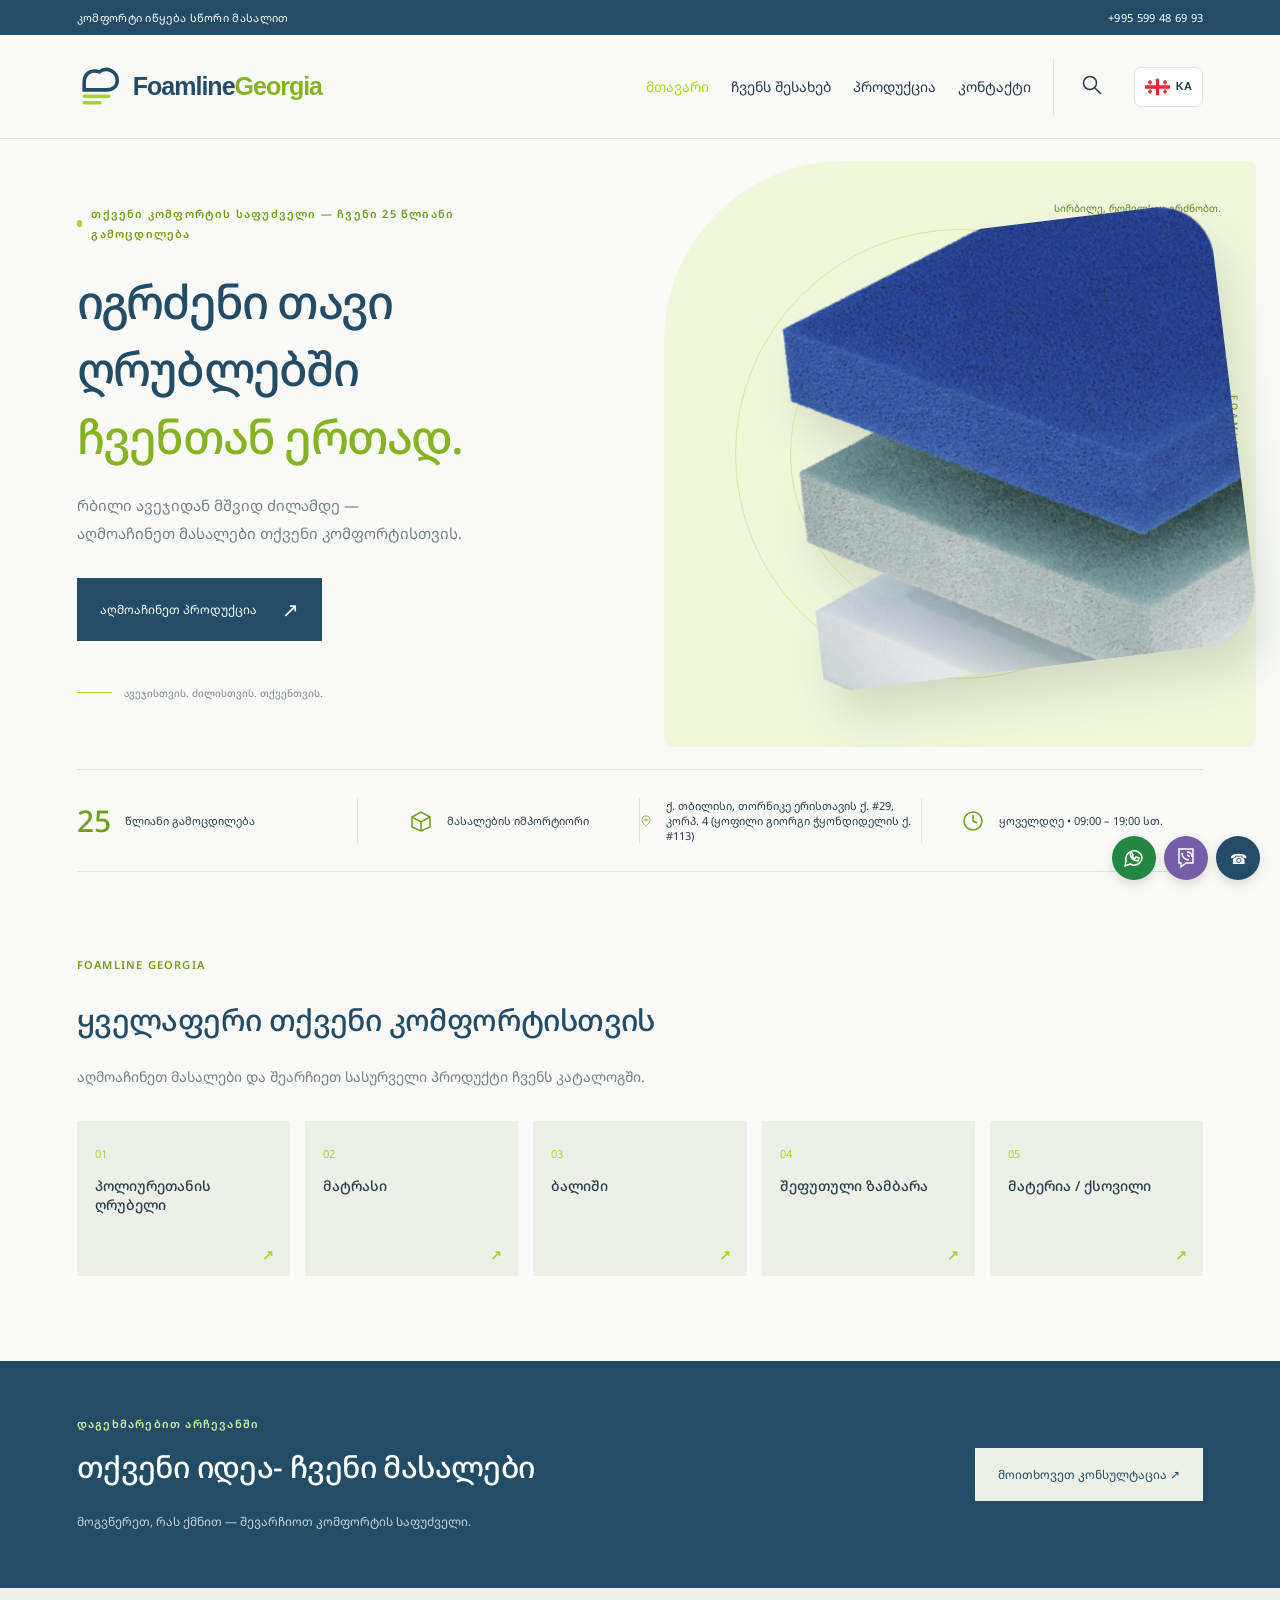
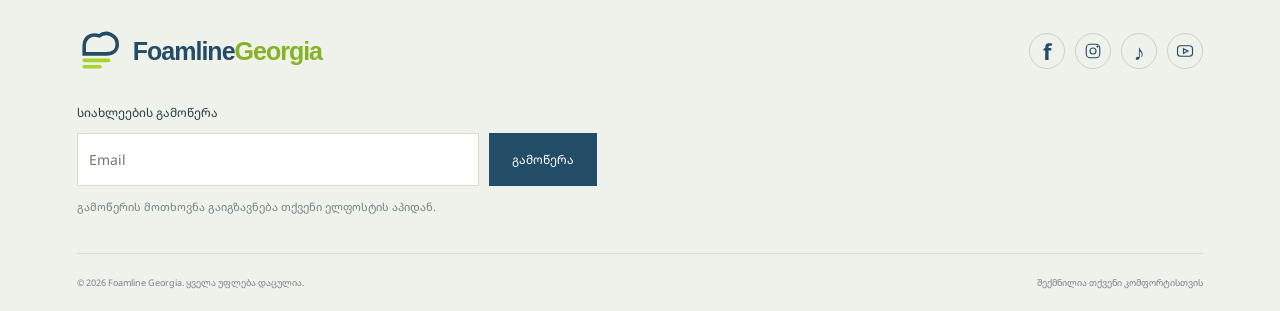
==== commit f9c91e5d: "Update address and slogan; remove navigation and messenger arrows" ====
--- a/index.html
+++ b/index.html
@@ -1,8 +1,8 @@
 <!doctype html>
-<html lang="ka"><head><meta charset="UTF-8"><meta name="viewport" content="width=device-width,initial-scale=1"><title>მთავარი — Foamline Georgia</title><meta name="description" content="Foamline Georgia — 25 წლიანი გამოცდილება. პოლიურეთანის ღრუბელი, მატრასები, ბალიშები, ზამბარები და ქსოვილები თბილისში. გიორგი ჭყონდიდელის ქ. №113. მოითხოვეთ ფასი."><meta name="theme-color" content="#234c67"><link rel="icon" href="assets/logo.svg"><link rel="preconnect" href="https://fonts.googleapis.com"><link href="https://fonts.googleapis.com/css2?family=Noto+Sans+Georgian:wght@400;500;600;700&display=swap" rel="stylesheet"><link rel="stylesheet" href="style.css?v=20261107-4"><script defer src="app.js"></script><script defer src="languages.js?v=20261107-4"></script><style id="language-dropdown-fix">.language-flags{position:relative!important;display:inline-flex!important;align-items:center!important}.language-flags>.language-menu{position:absolute!important;top:calc(100% + 6px)!important;right:0!important;left:auto!important;display:flex!important;flex-direction:column!important;gap:3px!important;min-width:165px!important;background:white!important;border:1px solid #e1e5df!important;border-radius:9px!important;padding:6px!important;box-shadow:0 12px 28px #183b4729!important;z-index:100!important}.language-flags>.language-menu[hidden]{display:none!important}.language-flags>.language-menu button{display:flex!important;width:100%!important;align-items:center!important;justify-content:flex-start!important;gap:9px!important;padding:9px!important;min-height:40px!important}.language-flags>.language-current{display:inline-flex!important;align-items:center!important;gap:6px!important;border:1px solid #e1e5df!important;background:white!important;border-radius:7px!important;padding:8px 10px!important;min-height:40px!important}.language-flags>.language-current svg,.language-flags>.language-menu svg{width:25px!important;height:18px!important}.language-flags>.language-current .language-code{font-size:11px!important;font-weight:bold!important}.language-flags>.language-menu .language-name{font-size:12px!important}.language-flags>.language-menu button[aria-pressed=true]{background:#edf6d9!important}</style></head>
-<body data-page="index" data-category="all"><div class="topline"><span>კომფორტი იწყება სწორი მასალით</span><a href="tel:+995599486993">+995 599 48 69 93</a></div><header><a class="brand" href="index.html" aria-label="Foamline Georgia — მთავარი"><img src="assets/logo.svg" alt=""><span>Foamline<span class="brand-georgia">Georgia</span></span></a><button class="mobile-toggle" aria-label="მენიუს გახსნა" aria-expanded="false">☰</button><nav aria-label="მთავარი ნავიგაცია"><select id="language" aria-label="ენა"><option value="ka">ქართული</option><option value="en">English</option><option value="ru">Русский</option><option value="tr">Türkçe</option></select><a href="index.html">მთავარი</a><a href="about.html">ჩვენს შესახებ</a><div class="dropdown"><button id="nav-products" aria-expanded="false">პროდუქცია <span>⌄</span></button><div class="dropmenu"><a href="foam.html">პოლიურეთანის ღრუბელი</a><a href="mattress.html">მატრასი</a><a href="pillow.html">ბალიში</a><a href="springs.html">ზამბარა</a><a href="fabric.html">მატერია / ქსოვილი</a></div></div><a href="contact.html">კონტაქტი</a><button class="search-toggle" aria-label="პროდუქციის ძიება" aria-expanded="false"><svg viewBox="0 0 24 24"><circle cx="10" cy="10" r="6.5"/><path d="m15 15 6 6"/></svg></button></nav></header><div class="searchbar" hidden><form action="search.html" method="get" role="search"><label for="search">რას ეძებთ?</label><input id="search" name="q" type="search" placeholder="ღრუბელი, მატრასი, ბალიში…" required><button class="button" type="submit">ძებნა</button><button type="button" id="search-close" aria-label="ძიების დახურვა">×</button></form></div><main><section class="hero"><div class="hero-copy"><div class="eyebrow"><i></i> თქვენი კომფორტის საფუძველი — ჩვენი 25 წლიანი გამოცდილება</div><h1>იგრძენი თავი<br>ღრუბლებში<br><em>ჩვენთან ერთად.</em></h1><p>რბილი ავეჯიდან მშვიდ ძილამდე —<br>აღმოაჩინეთ მასალები თქვენი კომფორტისთვის.</p><a class="button" href="products.html">აღმოაჩინეთ პროდუქცია <span>↗</span></a><div class="hero-note"><span class="line"></span> ავეჯისთვის. ძილისთვის. თქვენთვის.</div></div><div class="hero-art"><span class="orbit o1"></span><span class="orbit o2"></span><span class="image-caption">სირბილე, რომელსაც გრძნობთ.</span><img src="assets/foam.png" alt="პოლიურეთანის ღრუბლის ფერადი ფენები" fetchpriority="high"><span class="vertical-text">FOAMLINE GEORGIA</span></div></section><div class="trust"><div><b>25</b><span>წლიანი გამოცდილება</span></div><div><svg viewBox="0 0 24 24"><path d="m3 8 9-5 9 5v10l-9 4-9-4V8Zm0 0 9 5 9-5M12 13v9"/></svg><span>მასალების იმპორტიორი</span></div><div><svg viewBox="0 0 24 24"><path d="M20 10c0 6-8 12-8 12S4 16 4 10a8 8 0 1 1 16 0Z"/><circle cx="12" cy="10" r="2.5"/></svg><span>თბილისი, გიორგი ჭყონდიდელის ქ. №113</span></div><div><svg viewBox="0 0 24 24"><circle cx="12" cy="12" r="9"/><path d="M12 6v6l4 2"/></svg><span>ყოველდღე • 09:00 – 19:00 სთ.</span></div></div>
-<section class="section home-intro"><div class="eyebrow">FOAMLINE GEORGIA</div><h2>ყველაფერი თქვენი კომფორტისთვის</h2><p>აღმოაჩინეთ მასალები და შეარჩიეთ სასურველი პროდუქტი ჩვენს კატალოგში.</p><div class="home-categories"><a href="foam.html"><span>01</span><h3>პოლიურეთანის ღრუბელი</h3><b>↗</b></a><a href="mattress.html"><span>02</span><h3>მატრასი</h3><b>↗</b></a><a href="pillow.html"><span>03</span><h3>ბალიში</h3><b>↗</b></a><a href="springs.html"><span>04</span><h3>შეფუთული ზამბარა</h3><b>↗</b></a><a href="fabric.html"><span>05</span><h3>მატერია / ქსოვილი</h3><b>↗</b></a></div></section><section class="consult"><div><div class="eyebrow">დაგეხმარებით არჩევანში</div><h2>თქვენი იდეა. ჩვენი მასალები.</h2><p>მოგვწერეთ, რას ქმნით — შევარჩიოთ კომფორტის საფუძველი.</p></div><button class="button light" data-inquiry="ზოგადი კონსულტაცია">მოითხოვეთ კონსულტაცია ↗</button></section></main>
+<html lang="ka"><head><meta charset="UTF-8"><meta name="viewport" content="width=device-width,initial-scale=1"><title>მთავარი — Foamline Georgia</title><meta name="description" content="Foamline Georgia — 25 წლიანი გამოცდილება. პოლიურეთანის ღრუბელი, მატრასები, ბალიშები, ზამბარები და ქსოვილები თბილისში. გიორგი ჭყონდიდელის ქ. №113. მოითხოვეთ ფასი."><meta name="theme-color" content="#234c67"><link rel="icon" href="assets/logo.svg"><link rel="preconnect" href="https://fonts.googleapis.com"><link href="https://fonts.googleapis.com/css2?family=Noto+Sans+Georgian:wght@400;500;600;700&display=swap" rel="stylesheet"><link rel="stylesheet" href="style.css?v=20261107-4"><script defer src="app.js?v=20261111-2"></script><script defer src="languages.js?v=20261111-2"></script><style id="language-dropdown-fix">.language-flags{position:relative!important;display:inline-flex!important;align-items:center!important}.language-flags>.language-menu{position:absolute!important;top:calc(100% + 6px)!important;right:0!important;left:auto!important;display:flex!important;flex-direction:column!important;gap:3px!important;min-width:165px!important;background:white!important;border:1px solid #e1e5df!important;border-radius:9px!important;padding:6px!important;box-shadow:0 12px 28px #183b4729!important;z-index:100!important}.language-flags>.language-menu[hidden]{display:none!important}.language-flags>.language-menu button{display:flex!important;width:100%!important;align-items:center!important;justify-content:flex-start!important;gap:9px!important;padding:9px!important;min-height:40px!important}.language-flags>.language-current{display:inline-flex!important;align-items:center!important;gap:6px!important;border:1px solid #e1e5df!important;background:white!important;border-radius:7px!important;padding:8px 10px!important;min-height:40px!important}.language-flags>.language-current svg,.language-flags>.language-menu svg{width:25px!important;height:18px!important}.language-flags>.language-current .language-code{font-size:11px!important;font-weight:bold!important}.language-flags>.language-menu .language-name{font-size:12px!important}.language-flags>.language-menu button[aria-pressed=true]{background:#edf6d9!important}</style></head>
+<body data-page="index" data-category="all"><div class="topline"><span>კომფორტი იწყება სწორი მასალით</span><a href="tel:+995599486993">+995 599 48 69 93</a></div><header><a class="brand" href="index.html" aria-label="Foamline Georgia — მთავარი"><img src="assets/logo.svg" alt=""><span>Foamline<span class="brand-georgia">Georgia</span></span></a><button class="mobile-toggle" aria-label="მენიუს გახსნა" aria-expanded="false">☰</button><nav aria-label="მთავარი ნავიგაცია"><select id="language" aria-label="ენა"><option value="ka">ქართული</option><option value="en">English</option><option value="ru">Русский</option><option value="tr">Türkçe</option></select><a href="index.html">მთავარი</a><a href="about.html">ჩვენს შესახებ</a><div class="dropdown"><button id="nav-products" aria-expanded="false">პროდუქცია</button><div class="dropmenu"><a href="foam.html">პოლიურეთანის ღრუბელი</a><a href="mattress.html">მატრასი</a><a href="pillow.html">ბალიში</a><a href="springs.html">ზამბარა</a><a href="fabric.html">მატერია / ქსოვილი</a></div></div><a href="contact.html">კონტაქტი</a><button class="search-toggle" aria-label="პროდუქციის ძიება" aria-expanded="false"><svg viewBox="0 0 24 24"><circle cx="10" cy="10" r="6.5"/><path d="m15 15 6 6"/></svg></button></nav></header><div class="searchbar" hidden><form action="search.html" method="get" role="search"><label for="search">რას ეძებთ?</label><input id="search" name="q" type="search" placeholder="ღრუბელი, მატრასი, ბალიში…" required><button class="button" type="submit">ძებნა</button><button type="button" id="search-close" aria-label="ძიების დახურვა">×</button></form></div><main><section class="hero"><div class="hero-copy"><div class="eyebrow"><i></i> თქვენი კომფორტის საფუძველი — ჩვენი 25 წლიანი გამოცდილება</div><h1>იგრძენი თავი<br>ღრუბლებში<br><em>ჩვენთან ერთად.</em></h1><p>რბილი ავეჯიდან მშვიდ ძილამდე —<br>აღმოაჩინეთ მასალები თქვენი კომფორტისთვის.</p><a class="button" href="products.html">აღმოაჩინეთ პროდუქცია <span>↗</span></a><div class="hero-note"><span class="line"></span> ავეჯისთვის. ძილისთვის. თქვენთვის.</div></div><div class="hero-art"><span class="orbit o1"></span><span class="orbit o2"></span><span class="image-caption">სირბილე, რომელსაც გრძნობთ.</span><img src="assets/foam.png" alt="პოლიურეთანის ღრუბლის ფერადი ფენები" fetchpriority="high"><span class="vertical-text">FOAMLINE GEORGIA</span></div></section><div class="trust"><div><b>25</b><span>წლიანი გამოცდილება</span></div><div><svg viewBox="0 0 24 24"><path d="m3 8 9-5 9 5v10l-9 4-9-4V8Zm0 0 9 5 9-5M12 13v9"/></svg><span>მასალების იმპორტიორი</span></div><div><svg viewBox="0 0 24 24"><path d="M20 10c0 6-8 12-8 12S4 16 4 10a8 8 0 1 1 16 0Z"/><circle cx="12" cy="10" r="2.5"/></svg><span>ქ. თბილისი, თორნიკე ერისთავის ქ. #29, კორპ. 4 (ყოფილი გიორგი ჭყონდიდელის ქ. #113)</span></div><div><svg viewBox="0 0 24 24"><circle cx="12" cy="12" r="9"/><path d="M12 6v6l4 2"/></svg><span>ყოველდღე • 09:00 – 19:00 სთ.</span></div></div>
+<section class="section home-intro"><div class="eyebrow">FOAMLINE GEORGIA</div><h2>ყველაფერი თქვენი კომფორტისთვის</h2><p>აღმოაჩინეთ მასალები და შეარჩიეთ სასურველი პროდუქტი ჩვენს კატალოგში.</p><div class="home-categories"><a href="foam.html"><span>01</span><h3>პოლიურეთანის ღრუბელი</h3><b>↗</b></a><a href="mattress.html"><span>02</span><h3>მატრასი</h3><b>↗</b></a><a href="pillow.html"><span>03</span><h3>ბალიში</h3><b>↗</b></a><a href="springs.html"><span>04</span><h3>შეფუთული ზამბარა</h3><b>↗</b></a><a href="fabric.html"><span>05</span><h3>მატერია / ქსოვილი</h3><b>↗</b></a></div></section><section class="consult"><div><div class="eyebrow">დაგეხმარებით არჩევანში</div><h2>თქვენი იდეა- ჩვენი მასალები</h2><p>მოგვწერეთ, რას ქმნით — შევარჩიოთ კომფორტის საფუძველი.</p></div><button class="button light" data-inquiry="ზოგადი კონსულტაცია">მოითხოვეთ კონსულტაცია ↗</button></section></main>
 <footer><div class="footer-main"><a class="brand" href="index.html"><img src="assets/logo.svg" alt=""><span>Foamline<span class="brand-georgia">Georgia</span></span></a><div class="socials" aria-label="სოციალური ქსელები"><button aria-label="Facebook — ბმული მალე დაემატება" title="Facebook"><b>f</b></button><button aria-label="Instagram — ბმული მალე დაემატება" title="Instagram"><svg viewBox="0 0 24 24"><rect x="3" y="3" width="18" height="18" rx="5"/><circle cx="12" cy="12" r="4"/><circle cx="18" cy="6" r=".7"/></svg></button><button aria-label="TikTok — ბმული მალე დაემატება" title="TikTok">♪</button><button aria-label="YouTube — ბმული მალე დაემატება" title="YouTube"><svg viewBox="0 0 24 24"><rect x="2" y="5" width="20" height="14" rx="4"/><path d="m10 9 6 3-6 3Z"/></svg></button></div></div><form id="subscribe-form" class="newsletter"><label for="subscribe-email">სიახლეების გამოწერა</label><div><input id="subscribe-email" name="email" type="email" placeholder="Email" required autocomplete="email"><button class="button" type="submit">გამოწერა</button></div><p>გამოწერის მოთხოვნა გაიგზავნება თქვენი ელფოსტის აპიდან.</p></form><div class="footer-bottom"><span>© 2026 Foamline Georgia. ყველა უფლება დაცულია.</span><span>შექმნილია თქვენი კომფორტისთვის</span></div><p id="social-note" role="status" hidden>სოციალური ქსელების ბმულები მალე დაემატება.</p></footer><div class="messengers"><a href="https://wa.me/995599486993" target="_blank" rel="noopener" aria-label="WhatsApp"><svg viewBox="0 0 24 24"><path d="M20 11a8 8 0 0 1-12 7L3 20l1-5A8 8 0 1 1 20 11Z"/><path d="M8 7c0 5 4 8 8 8l1-3-3-1-1 2-3-3 1-1-1-2Z"/></svg></a><a href="viber://chat?number=%2B995599486993" aria-label="Viber"><svg viewBox="0 0 24 24"><path d="M5 3h14v14h-7l-5 4v-4H5Z"/><path d="M8 7c0 5 4 7 7 7M13 6c3 0 5 2 5 5M13 9c1 0 2 1 2 2"/></svg></a><a href="tel:+995599486993" aria-label="დარეკვა">☎</a></div>
-<dialog id="inquiry"><form id="request-form"><button type="button" class="dialog-close" aria-label="დახურვა">×</button><div class="eyebrow">მოგვწერეთ</div><h2>ფასის / შეკვეთის მოთხოვნა</h2><p>შეავსეთ დეტალები და აირჩიეთ გაგზავნის არხი.</p><label>პროდუქტი<input name="product" required readonly></label><div id="spec-fields"></div><div class="form-row"><label>თქვენი სახელი<input name="name" required autocomplete="name"></label><label>ტელეფონი<input name="phone" type="tel" required autocomplete="tel" pattern="[+0-9 ()-]{6,20}"></label></div><label>დამატებითი ინფორმაცია<textarea name="message" rows="3" placeholder="მიუთითეთ რაოდენობა, სასურველი ზომა ან სხვა დეტალი"></textarea></label><p class="form-note">გაიხსნება WhatsApp ან თქვენი ელფოსტის აპი მზა ტექსტით. მოთხოვნის გასაგზავნად იქ დაადასტურეთ გაგზავნა.</p><div class="form-row"><button class="button" type="submit" value="whatsapp">WhatsApp-ით გაგზავნა ↗</button><button class="button outline" type="submit" value="email">ელფოსტით გაგზავნა ↗</button></div><p id="form-status" role="status"></p></form></dialog>
+<dialog id="inquiry"><form id="request-form"><button type="button" class="dialog-close" aria-label="დახურვა">×</button><div class="eyebrow">მოგვწერეთ</div><h2>ფასის / შეკვეთის მოთხოვნა</h2><p>შეავსეთ დეტალები და აირჩიეთ გაგზავნის არხი.</p><label>პროდუქტი<input name="product" required readonly></label><div id="spec-fields"></div><div class="form-row"><label>თქვენი სახელი<input name="name" required autocomplete="name"></label><label>ტელეფონი<input name="phone" type="tel" required autocomplete="tel" pattern="[+0-9 ()-]{6,20}"></label></div><label>დამატებითი ინფორმაცია<textarea name="message" rows="3" placeholder="მიუთითეთ რაოდენობა, სასურველი ზომა ან სხვა დეტალი"></textarea></label><p class="form-note">გაიხსნება WhatsApp ან თქვენი ელფოსტის აპი მზა ტექსტით. მოთხოვნის გასაგზავნად იქ დაადასტურეთ გაგზავნა.</p><div class="form-row"><button class="button" type="submit" value="whatsapp">WhatsApp-ით გაგზავნა</button><button class="button outline" type="submit" value="email">ელფოსტით გაგზავნა ↗</button></div><p id="form-status" role="status"></p></form></dialog>
 <script id="language-dropdown-fallback">(function(){function init(){const picker=document.querySelector('.language-flags');if(!picker||picker.querySelector('.language-current'))return;const buttons=[...picker.querySelectorAll('button[data-lang]')];if(!buttons.length)return;const menu=document.createElement('div');menu.className='language-menu';menu.hidden=true;const current=document.createElement('button');current.type='button';current.className='language-current';current.setAttribute('aria-label','ენის არჩევა');current.setAttribute('aria-expanded','false');const labels={ka:'ქართული',en:'English',ru:'Русский',tr:'Türkçe'};function sync(){const selected=picker.querySelector('button[data-lang][aria-pressed=true]')||buttons.find(b=>b.dataset.lang===(localStorage.getItem('foamline-language')||'ka'))||buttons[0];current.innerHTML=selected.querySelector('svg').outerHTML+'<span class="language-code">'+selected.dataset.lang.toUpperCase()+'</span><span aria-hidden="true">⌄</span>'}for(const b of buttons){const name=document.createElement('span');name.className='language-name';name.textContent=labels[b.dataset.lang]||b.dataset.lang;b.append(name);menu.append(b);b.addEventListener('click',()=>{menu.hidden=true;current.setAttribute('aria-expanded','false');sync()})}picker.append(current,menu);current.addEventListener('click',()=>{menu.hidden=!menu.hidden;current.setAttribute('aria-expanded',String(!menu.hidden))});document.addEventListener('click',e=>{if(!picker.contains(e.target)){menu.hidden=true;current.setAttribute('aria-expanded','false')}});document.addEventListener('keydown',e=>{if(e.key==='Escape'){menu.hidden=true;current.setAttribute('aria-expanded','false')}});sync()}document.addEventListener('DOMContentLoaded',init)})();</script></body></html>
 
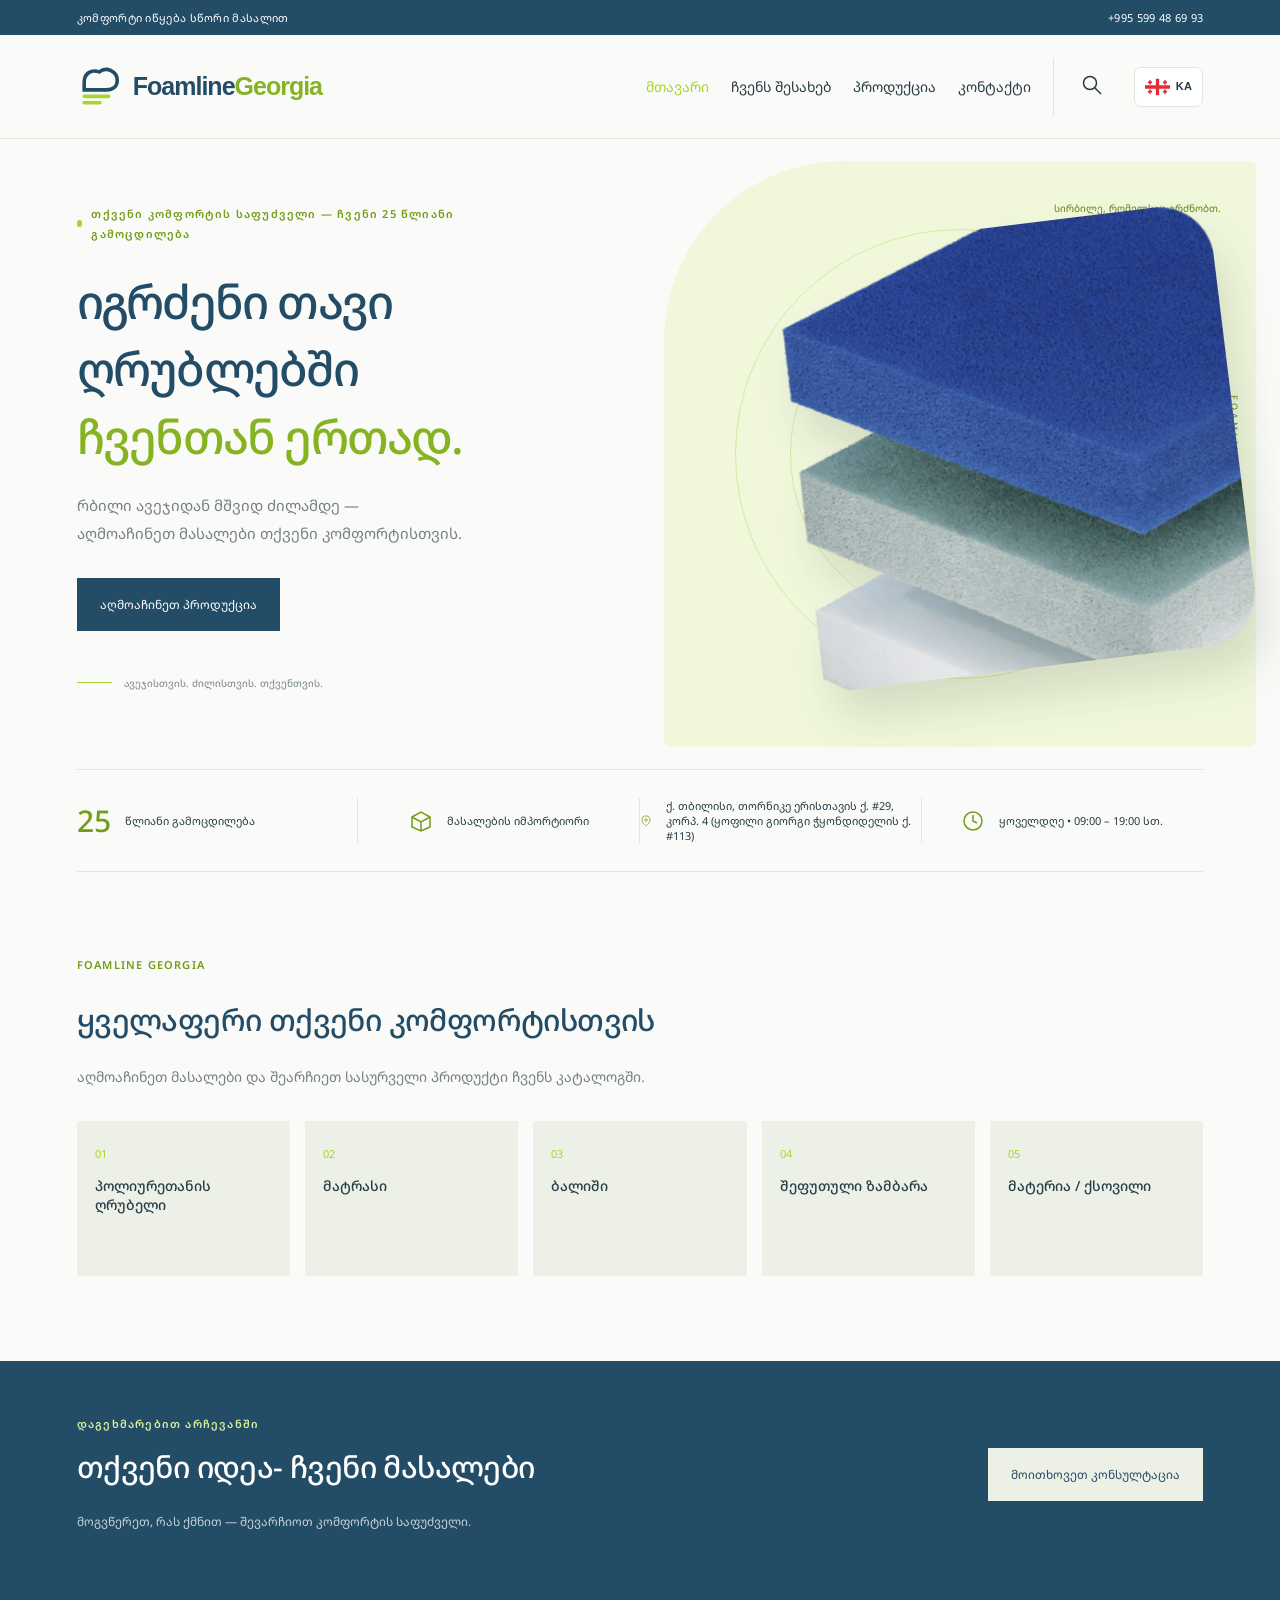
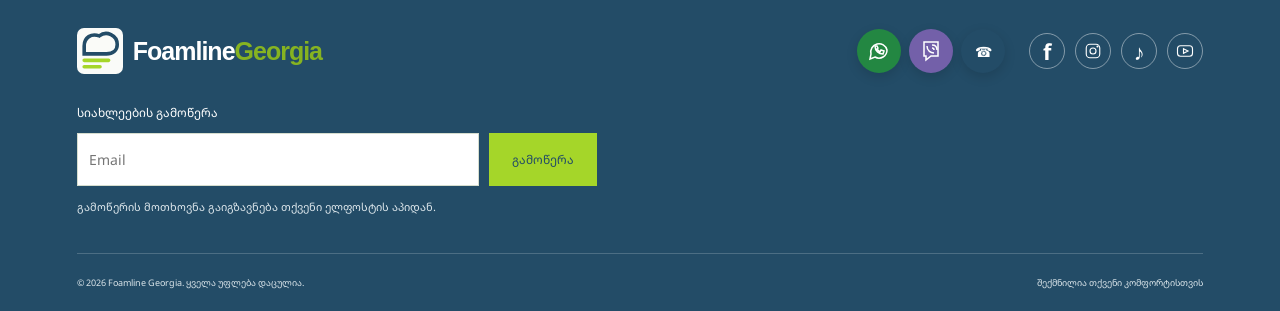
==== commit 8dc9a9f3: "Keep contact buttons inside blue footer and remove button arrows" ====
--- a/index.html
+++ b/index.html
@@ -1,8 +1,8 @@
 <!doctype html>
-<html lang="ka"><head><meta charset="UTF-8"><meta name="viewport" content="width=device-width,initial-scale=1"><title>მთავარი — Foamline Georgia</title><meta name="description" content="Foamline Georgia — 25 წლიანი გამოცდილება. პოლიურეთანის ღრუბელი, მატრასები, ბალიშები, ზამბარები და ქსოვილები თბილისში. გიორგი ჭყონდიდელის ქ. №113. მოითხოვეთ ფასი."><meta name="theme-color" content="#234c67"><link rel="icon" href="assets/logo.svg"><link rel="preconnect" href="https://fonts.googleapis.com"><link href="https://fonts.googleapis.com/css2?family=Noto+Sans+Georgian:wght@400;500;600;700&display=swap" rel="stylesheet"><link rel="stylesheet" href="style.css?v=20261107-4"><script defer src="app.js?v=20261111-2"></script><script defer src="languages.js?v=20261111-2"></script><style id="language-dropdown-fix">.language-flags{position:relative!important;display:inline-flex!important;align-items:center!important}.language-flags>.language-menu{position:absolute!important;top:calc(100% + 6px)!important;right:0!important;left:auto!important;display:flex!important;flex-direction:column!important;gap:3px!important;min-width:165px!important;background:white!important;border:1px solid #e1e5df!important;border-radius:9px!important;padding:6px!important;box-shadow:0 12px 28px #183b4729!important;z-index:100!important}.language-flags>.language-menu[hidden]{display:none!important}.language-flags>.language-menu button{display:flex!important;width:100%!important;align-items:center!important;justify-content:flex-start!important;gap:9px!important;padding:9px!important;min-height:40px!important}.language-flags>.language-current{display:inline-flex!important;align-items:center!important;gap:6px!important;border:1px solid #e1e5df!important;background:white!important;border-radius:7px!important;padding:8px 10px!important;min-height:40px!important}.language-flags>.language-current svg,.language-flags>.language-menu svg{width:25px!important;height:18px!important}.language-flags>.language-current .language-code{font-size:11px!important;font-weight:bold!important}.language-flags>.language-menu .language-name{font-size:12px!important}.language-flags>.language-menu button[aria-pressed=true]{background:#edf6d9!important}</style></head>
-<body data-page="index" data-category="all"><div class="topline"><span>კომფორტი იწყება სწორი მასალით</span><a href="tel:+995599486993">+995 599 48 69 93</a></div><header><a class="brand" href="index.html" aria-label="Foamline Georgia — მთავარი"><img src="assets/logo.svg" alt=""><span>Foamline<span class="brand-georgia">Georgia</span></span></a><button class="mobile-toggle" aria-label="მენიუს გახსნა" aria-expanded="false">☰</button><nav aria-label="მთავარი ნავიგაცია"><select id="language" aria-label="ენა"><option value="ka">ქართული</option><option value="en">English</option><option value="ru">Русский</option><option value="tr">Türkçe</option></select><a href="index.html">მთავარი</a><a href="about.html">ჩვენს შესახებ</a><div class="dropdown"><button id="nav-products" aria-expanded="false">პროდუქცია</button><div class="dropmenu"><a href="foam.html">პოლიურეთანის ღრუბელი</a><a href="mattress.html">მატრასი</a><a href="pillow.html">ბალიში</a><a href="springs.html">ზამბარა</a><a href="fabric.html">მატერია / ქსოვილი</a></div></div><a href="contact.html">კონტაქტი</a><button class="search-toggle" aria-label="პროდუქციის ძიება" aria-expanded="false"><svg viewBox="0 0 24 24"><circle cx="10" cy="10" r="6.5"/><path d="m15 15 6 6"/></svg></button></nav></header><div class="searchbar" hidden><form action="search.html" method="get" role="search"><label for="search">რას ეძებთ?</label><input id="search" name="q" type="search" placeholder="ღრუბელი, მატრასი, ბალიში…" required><button class="button" type="submit">ძებნა</button><button type="button" id="search-close" aria-label="ძიების დახურვა">×</button></form></div><main><section class="hero"><div class="hero-copy"><div class="eyebrow"><i></i> თქვენი კომფორტის საფუძველი — ჩვენი 25 წლიანი გამოცდილება</div><h1>იგრძენი თავი<br>ღრუბლებში<br><em>ჩვენთან ერთად.</em></h1><p>რბილი ავეჯიდან მშვიდ ძილამდე —<br>აღმოაჩინეთ მასალები თქვენი კომფორტისთვის.</p><a class="button" href="products.html">აღმოაჩინეთ პროდუქცია <span>↗</span></a><div class="hero-note"><span class="line"></span> ავეჯისთვის. ძილისთვის. თქვენთვის.</div></div><div class="hero-art"><span class="orbit o1"></span><span class="orbit o2"></span><span class="image-caption">სირბილე, რომელსაც გრძნობთ.</span><img src="assets/foam.png" alt="პოლიურეთანის ღრუბლის ფერადი ფენები" fetchpriority="high"><span class="vertical-text">FOAMLINE GEORGIA</span></div></section><div class="trust"><div><b>25</b><span>წლიანი გამოცდილება</span></div><div><svg viewBox="0 0 24 24"><path d="m3 8 9-5 9 5v10l-9 4-9-4V8Zm0 0 9 5 9-5M12 13v9"/></svg><span>მასალების იმპორტიორი</span></div><div><svg viewBox="0 0 24 24"><path d="M20 10c0 6-8 12-8 12S4 16 4 10a8 8 0 1 1 16 0Z"/><circle cx="12" cy="10" r="2.5"/></svg><span>ქ. თბილისი, თორნიკე ერისთავის ქ. #29, კორპ. 4 (ყოფილი გიორგი ჭყონდიდელის ქ. #113)</span></div><div><svg viewBox="0 0 24 24"><circle cx="12" cy="12" r="9"/><path d="M12 6v6l4 2"/></svg><span>ყოველდღე • 09:00 – 19:00 სთ.</span></div></div>
-<section class="section home-intro"><div class="eyebrow">FOAMLINE GEORGIA</div><h2>ყველაფერი თქვენი კომფორტისთვის</h2><p>აღმოაჩინეთ მასალები და შეარჩიეთ სასურველი პროდუქტი ჩვენს კატალოგში.</p><div class="home-categories"><a href="foam.html"><span>01</span><h3>პოლიურეთანის ღრუბელი</h3><b>↗</b></a><a href="mattress.html"><span>02</span><h3>მატრასი</h3><b>↗</b></a><a href="pillow.html"><span>03</span><h3>ბალიში</h3><b>↗</b></a><a href="springs.html"><span>04</span><h3>შეფუთული ზამბარა</h3><b>↗</b></a><a href="fabric.html"><span>05</span><h3>მატერია / ქსოვილი</h3><b>↗</b></a></div></section><section class="consult"><div><div class="eyebrow">დაგეხმარებით არჩევანში</div><h2>თქვენი იდეა- ჩვენი მასალები</h2><p>მოგვწერეთ, რას ქმნით — შევარჩიოთ კომფორტის საფუძველი.</p></div><button class="button light" data-inquiry="ზოგადი კონსულტაცია">მოითხოვეთ კონსულტაცია ↗</button></section></main>
-<footer><div class="footer-main"><a class="brand" href="index.html"><img src="assets/logo.svg" alt=""><span>Foamline<span class="brand-georgia">Georgia</span></span></a><div class="socials" aria-label="სოციალური ქსელები"><button aria-label="Facebook — ბმული მალე დაემატება" title="Facebook"><b>f</b></button><button aria-label="Instagram — ბმული მალე დაემატება" title="Instagram"><svg viewBox="0 0 24 24"><rect x="3" y="3" width="18" height="18" rx="5"/><circle cx="12" cy="12" r="4"/><circle cx="18" cy="6" r=".7"/></svg></button><button aria-label="TikTok — ბმული მალე დაემატება" title="TikTok">♪</button><button aria-label="YouTube — ბმული მალე დაემატება" title="YouTube"><svg viewBox="0 0 24 24"><rect x="2" y="5" width="20" height="14" rx="4"/><path d="m10 9 6 3-6 3Z"/></svg></button></div></div><form id="subscribe-form" class="newsletter"><label for="subscribe-email">სიახლეების გამოწერა</label><div><input id="subscribe-email" name="email" type="email" placeholder="Email" required autocomplete="email"><button class="button" type="submit">გამოწერა</button></div><p>გამოწერის მოთხოვნა გაიგზავნება თქვენი ელფოსტის აპიდან.</p></form><div class="footer-bottom"><span>© 2026 Foamline Georgia. ყველა უფლება დაცულია.</span><span>შექმნილია თქვენი კომფორტისთვის</span></div><p id="social-note" role="status" hidden>სოციალური ქსელების ბმულები მალე დაემატება.</p></footer><div class="messengers"><a href="https://wa.me/995599486993" target="_blank" rel="noopener" aria-label="WhatsApp"><svg viewBox="0 0 24 24"><path d="M20 11a8 8 0 0 1-12 7L3 20l1-5A8 8 0 1 1 20 11Z"/><path d="M8 7c0 5 4 8 8 8l1-3-3-1-1 2-3-3 1-1-1-2Z"/></svg></a><a href="viber://chat?number=%2B995599486993" aria-label="Viber"><svg viewBox="0 0 24 24"><path d="M5 3h14v14h-7l-5 4v-4H5Z"/><path d="M8 7c0 5 4 7 7 7M13 6c3 0 5 2 5 5M13 9c1 0 2 1 2 2"/></svg></a><a href="tel:+995599486993" aria-label="დარეკვა">☎</a></div>
-<dialog id="inquiry"><form id="request-form"><button type="button" class="dialog-close" aria-label="დახურვა">×</button><div class="eyebrow">მოგვწერეთ</div><h2>ფასის / შეკვეთის მოთხოვნა</h2><p>შეავსეთ დეტალები და აირჩიეთ გაგზავნის არხი.</p><label>პროდუქტი<input name="product" required readonly></label><div id="spec-fields"></div><div class="form-row"><label>თქვენი სახელი<input name="name" required autocomplete="name"></label><label>ტელეფონი<input name="phone" type="tel" required autocomplete="tel" pattern="[+0-9 ()-]{6,20}"></label></div><label>დამატებითი ინფორმაცია<textarea name="message" rows="3" placeholder="მიუთითეთ რაოდენობა, სასურველი ზომა ან სხვა დეტალი"></textarea></label><p class="form-note">გაიხსნება WhatsApp ან თქვენი ელფოსტის აპი მზა ტექსტით. მოთხოვნის გასაგზავნად იქ დაადასტურეთ გაგზავნა.</p><div class="form-row"><button class="button" type="submit" value="whatsapp">WhatsApp-ით გაგზავნა</button><button class="button outline" type="submit" value="email">ელფოსტით გაგზავნა ↗</button></div><p id="form-status" role="status"></p></form></dialog>
-<script id="language-dropdown-fallback">(function(){function init(){const picker=document.querySelector('.language-flags');if(!picker||picker.querySelector('.language-current'))return;const buttons=[...picker.querySelectorAll('button[data-lang]')];if(!buttons.length)return;const menu=document.createElement('div');menu.className='language-menu';menu.hidden=true;const current=document.createElement('button');current.type='button';current.className='language-current';current.setAttribute('aria-label','ენის არჩევა');current.setAttribute('aria-expanded','false');const labels={ka:'ქართული',en:'English',ru:'Русский',tr:'Türkçe'};function sync(){const selected=picker.querySelector('button[data-lang][aria-pressed=true]')||buttons.find(b=>b.dataset.lang===(localStorage.getItem('foamline-language')||'ka'))||buttons[0];current.innerHTML=selected.querySelector('svg').outerHTML+'<span class="language-code">'+selected.dataset.lang.toUpperCase()+'</span><span aria-hidden="true">⌄</span>'}for(const b of buttons){const name=document.createElement('span');name.className='language-name';name.textContent=labels[b.dataset.lang]||b.dataset.lang;b.append(name);menu.append(b);b.addEventListener('click',()=>{menu.hidden=true;current.setAttribute('aria-expanded','false');sync()})}picker.append(current,menu);current.addEventListener('click',()=>{menu.hidden=!menu.hidden;current.setAttribute('aria-expanded',String(!menu.hidden))});document.addEventListener('click',e=>{if(!picker.contains(e.target)){menu.hidden=true;current.setAttribute('aria-expanded','false')}});document.addEventListener('keydown',e=>{if(e.key==='Escape'){menu.hidden=true;current.setAttribute('aria-expanded','false')}});sync()}document.addEventListener('DOMContentLoaded',init)})();</script></body></html>
+<html lang="ka"><head><meta charset="UTF-8"><meta name="viewport" content="width=device-width,initial-scale=1"><title>მთავარი — Foamline Georgia</title><meta name="description" content="Foamline Georgia — 25 წლიანი გამოცდილება. პოლიურეთანის ღრუბელი, მატრასები, ბალიშები, ზამბარები და ქსოვილები თბილისში. გიორგი ჭყონდიდელის ქ. №113. მოითხოვეთ ფასი."><meta name="theme-color" content="#234c67"><link rel="icon" href="assets/logo.svg"><link rel="preconnect" href="https://fonts.googleapis.com"><link href="https://fonts.googleapis.com/css2?family=Noto+Sans+Georgian:wght@400;500;600;700&display=swap" rel="stylesheet"><link rel="stylesheet" href="style.css?v=20261111-footer"><script defer src="app.js?v=20261111-footer"></script><script defer src="languages.js?v=20261111-2"></script><style id="language-dropdown-fix">.language-flags{position:relative!important;display:inline-flex!important;align-items:center!important}.language-flags>.language-menu{position:absolute!important;top:calc(100% + 6px)!important;right:0!important;left:auto!important;display:flex!important;flex-direction:column!important;gap:3px!important;min-width:165px!important;background:white!important;border:1px solid #e1e5df!important;border-radius:9px!important;padding:6px!important;box-shadow:0 12px 28px #183b4729!important;z-index:100!important}.language-flags>.language-menu[hidden]{display:none!important}.language-flags>.language-menu button{display:flex!important;width:100%!important;align-items:center!important;justify-content:flex-start!important;gap:9px!important;padding:9px!important;min-height:40px!important}.language-flags>.language-current{display:inline-flex!important;align-items:center!important;gap:6px!important;border:1px solid #e1e5df!important;background:white!important;border-radius:7px!important;padding:8px 10px!important;min-height:40px!important}.language-flags>.language-current svg,.language-flags>.language-menu svg{width:25px!important;height:18px!important}.language-flags>.language-current .language-code{font-size:11px!important;font-weight:bold!important}.language-flags>.language-menu .language-name{font-size:12px!important}.language-flags>.language-menu button[aria-pressed=true]{background:#edf6d9!important}</style></head>
+<body data-page="index" data-category="all"><div class="topline"><span>კომფორტი იწყება სწორი მასალით</span><a href="tel:+995599486993">+995 599 48 69 93</a></div><header><a class="brand" href="index.html" aria-label="Foamline Georgia — მთავარი"><img src="assets/logo.svg" alt=""><span>Foamline<span class="brand-georgia">Georgia</span></span></a><button class="mobile-toggle" aria-label="მენიუს გახსნა" aria-expanded="false">☰</button><nav aria-label="მთავარი ნავიგაცია"><select id="language" aria-label="ენა"><option value="ka">ქართული</option><option value="en">English</option><option value="ru">Русский</option><option value="tr">Türkçe</option></select><a href="index.html">მთავარი</a><a href="about.html">ჩვენს შესახებ</a><div class="dropdown"><button id="nav-products" aria-expanded="false">პროდუქცია</button><div class="dropmenu"><a href="foam.html">პოლიურეთანის ღრუბელი</a><a href="mattress.html">მატრასი</a><a href="pillow.html">ბალიში</a><a href="springs.html">ზამბარა</a><a href="fabric.html">მატერია / ქსოვილი</a></div></div><a href="contact.html">კონტაქტი</a><button class="search-toggle" aria-label="პროდუქციის ძიება" aria-expanded="false"><svg viewBox="0 0 24 24"><circle cx="10" cy="10" r="6.5"/><path d="m15 15 6 6"/></svg></button></nav></header><div class="searchbar" hidden><form action="search.html" method="get" role="search"><label for="search">რას ეძებთ?</label><input id="search" name="q" type="search" placeholder="ღრუბელი, მატრასი, ბალიში…" required><button class="button" type="submit">ძებნა</button><button type="button" id="search-close" aria-label="ძიების დახურვა">×</button></form></div><main><section class="hero"><div class="hero-copy"><div class="eyebrow"><i></i> თქვენი კომფორტის საფუძველი — ჩვენი 25 წლიანი გამოცდილება</div><h1>იგრძენი თავი<br>ღრუბლებში<br><em>ჩვენთან ერთად.</em></h1><p>რბილი ავეჯიდან მშვიდ ძილამდე —<br>აღმოაჩინეთ მასალები თქვენი კომფორტისთვის.</p><a class="button" href="products.html">აღმოაჩინეთ პროდუქცია </a><div class="hero-note"><span class="line"></span> ავეჯისთვის. ძილისთვის. თქვენთვის.</div></div><div class="hero-art"><span class="orbit o1"></span><span class="orbit o2"></span><span class="image-caption">სირბილე, რომელსაც გრძნობთ.</span><img src="assets/foam.png" alt="პოლიურეთანის ღრუბლის ფერადი ფენები" fetchpriority="high"><span class="vertical-text">FOAMLINE GEORGIA</span></div></section><div class="trust"><div><b>25</b><span>წლიანი გამოცდილება</span></div><div><svg viewBox="0 0 24 24"><path d="m3 8 9-5 9 5v10l-9 4-9-4V8Zm0 0 9 5 9-5M12 13v9"/></svg><span>მასალების იმპორტიორი</span></div><div><svg viewBox="0 0 24 24"><path d="M20 10c0 6-8 12-8 12S4 16 4 10a8 8 0 1 1 16 0Z"/><circle cx="12" cy="10" r="2.5"/></svg><span>ქ. თბილისი, თორნიკე ერისთავის ქ. #29, კორპ. 4 (ყოფილი გიორგი ჭყონდიდელის ქ. #113)</span></div><div><svg viewBox="0 0 24 24"><circle cx="12" cy="12" r="9"/><path d="M12 6v6l4 2"/></svg><span>ყოველდღე • 09:00 – 19:00 სთ.</span></div></div>
+<section class="section home-intro"><div class="eyebrow">FOAMLINE GEORGIA</div><h2>ყველაფერი თქვენი კომფორტისთვის</h2><p>აღმოაჩინეთ მასალები და შეარჩიეთ სასურველი პროდუქტი ჩვენს კატალოგში.</p><div class="home-categories"><a href="foam.html"><span>01</span><h3>პოლიურეთანის ღრუბელი</h3></a><a href="mattress.html"><span>02</span><h3>მატრასი</h3></a><a href="pillow.html"><span>03</span><h3>ბალიში</h3></a><a href="springs.html"><span>04</span><h3>შეფუთული ზამბარა</h3></a><a href="fabric.html"><span>05</span><h3>მატერია / ქსოვილი</h3></a></div></section><section class="consult"><div><div class="eyebrow">დაგეხმარებით არჩევანში</div><h2>თქვენი იდეა- ჩვენი მასალები</h2><p>მოგვწერეთ, რას ქმნით — შევარჩიოთ კომფორტის საფუძველი.</p></div><button class="button light" data-inquiry="ზოგადი კონსულტაცია">მოითხოვეთ კონსულტაცია </button></section></main>
+<footer><div class="footer-main"><a class="brand" href="index.html"><img src="assets/logo.svg" alt=""><span>Foamline<span class="brand-georgia">Georgia</span></span></a><div class="footer-actions"><div class="messengers"><a href="https://wa.me/995599486993" target="_blank" rel="noopener" aria-label="WhatsApp"><svg viewBox="0 0 24 24"><path d="M20 11a8 8 0 0 1-12 7L3 20l1-5A8 8 0 1 1 20 11Z"/><path d="M8 7c0 5 4 8 8 8l1-3-3-1-1 2-3-3 1-1-1-2Z"/></svg></a><a href="viber://chat?number=%2B995599486993" aria-label="Viber"><svg viewBox="0 0 24 24"><path d="M5 3h14v14h-7l-5 4v-4H5Z"/><path d="M8 7c0 5 4 7 7 7M13 6c3 0 5 2 5 5M13 9c1 0 2 1 2 2"/></svg></a><a href="tel:+995599486993" aria-label="დარეკვა">☎</a></div><div class="socials" aria-label="სოციალური ქსელები"><button aria-label="Facebook — ბმული მალე დაემატება" title="Facebook"><b>f</b></button><button aria-label="Instagram — ბმული მალე დაემატება" title="Instagram"><svg viewBox="0 0 24 24"><rect x="3" y="3" width="18" height="18" rx="5"/><circle cx="12" cy="12" r="4"/><circle cx="18" cy="6" r=".7"/></svg></button><button aria-label="TikTok — ბმული მალე დაემატება" title="TikTok">♪</button><button aria-label="YouTube — ბმული მალე დაემატება" title="YouTube"><svg viewBox="0 0 24 24"><rect x="2" y="5" width="20" height="14" rx="4"/><path d="m10 9 6 3-6 3Z"/></svg></button></div></div></div><form id="subscribe-form" class="newsletter"><label for="subscribe-email">სიახლეების გამოწერა</label><div><input id="subscribe-email" name="email" type="email" placeholder="Email" required autocomplete="email"><button class="button" type="submit">გამოწერა</button></div><p>გამოწერის მოთხოვნა გაიგზავნება თქვენი ელფოსტის აპიდან.</p></form><div class="footer-bottom"><span>© 2026 Foamline Georgia. ყველა უფლება დაცულია.</span><span>შექმნილია თქვენი კომფორტისთვის</span></div><p id="social-note" role="status" hidden>სოციალური ქსელების ბმულები მალე დაემატება.</p></footer>
+<dialog id="inquiry"><form id="request-form"><button type="button" class="dialog-close" aria-label="დახურვა">×</button><div class="eyebrow">მოგვწერეთ</div><h2>ფასის / შეკვეთის მოთხოვნა</h2><p>შეავსეთ დეტალები და აირჩიეთ გაგზავნის არხი.</p><label>პროდუქტი<input name="product" required readonly></label><div id="spec-fields"></div><div class="form-row"><label>თქვენი სახელი<input name="name" required autocomplete="name"></label><label>ტელეფონი<input name="phone" type="tel" required autocomplete="tel" pattern="[+0-9 ()-]{6,20}"></label></div><label>დამატებითი ინფორმაცია<textarea name="message" rows="3" placeholder="მიუთითეთ რაოდენობა, სასურველი ზომა ან სხვა დეტალი"></textarea></label><p class="form-note">გაიხსნება WhatsApp ან თქვენი ელფოსტის აპი მზა ტექსტით. მოთხოვნის გასაგზავნად იქ დაადასტურეთ გაგზავნა.</p><div class="form-row"><button class="button" type="submit" value="whatsapp">WhatsApp-ით გაგზავნა</button><button class="button outline" type="submit" value="email">ელფოსტით გაგზავნა </button></div><p id="form-status" role="status"></p></form></dialog>
+<script id="language-dropdown-fallback">(function(){function init(){const picker=document.querySelector('.language-flags');if(!picker||picker.querySelector('.language-current'))return;const buttons=[...picker.querySelectorAll('button[data-lang]')];if(!buttons.length)return;const menu=document.createElement('div');menu.className='language-menu';menu.hidden=true;const current=document.createElement('button');current.type='button';current.className='language-current';current.setAttribute('aria-label','ენის არჩევა');current.setAttribute('aria-expanded','false');const labels={ka:'ქართული',en:'English',ru:'Русский',tr:'Türkçe'};function sync(){const selected=picker.querySelector('button[data-lang][aria-pressed=true]')||buttons.find(b=>b.dataset.lang===(localStorage.getItem('foamline-language')||'ka'))||buttons[0];current.innerHTML=selected.querySelector('svg').outerHTML+'<span class="language-code">'+selected.dataset.lang.toUpperCase()+'</span>'}for(const b of buttons){const name=document.createElement('span');name.className='language-name';name.textContent=labels[b.dataset.lang]||b.dataset.lang;b.append(name);menu.append(b);b.addEventListener('click',()=>{menu.hidden=true;current.setAttribute('aria-expanded','false');sync()})}picker.append(current,menu);current.addEventListener('click',()=>{menu.hidden=!menu.hidden;current.setAttribute('aria-expanded',String(!menu.hidden))});document.addEventListener('click',e=>{if(!picker.contains(e.target)){menu.hidden=true;current.setAttribute('aria-expanded','false')}});document.addEventListener('keydown',e=>{if(e.key==='Escape'){menu.hidden=true;current.setAttribute('aria-expanded','false')}});sync()}document.addEventListener('DOMContentLoaded',init)})();</script></body></html>
 
--- a/style.css
+++ b/style.css
@@ -17,3 +17,6 @@
 
 /* Compact flag dropdown in the right side of navigation */
 .language-flags{position:relative;margin-left:8px;flex-shrink:0}.language-flags .language-current{display:flex;align-items:center;gap:7px;min-height:40px;padding:7px 10px;border:1px solid var(--border);border-radius:7px;background:#fff}.language-flags .language-chevron{font-size:17px;line-height:1}.language-flags .language-menu{position:absolute;right:0;top:calc(100% + 6px);z-index:60;min-width:164px;padding:5px;background:white;border:1px solid var(--border);border-radius:9px;box-shadow:0 12px 28px #183b4729}.language-flags .language-menu[hidden]{display:none!important}.language-flags .language-menu button{width:100%;display:flex;justify-content:flex-start;gap:10px;padding:10px 9px;border-radius:5px;min-height:42px;text-align:left}.language-flags .language-name{font-size:12px;line-height:1.4}.language-flags .language-menu button[aria-pressed="true"]{background:#edf6d9}.language-flags .language-menu button:hover{background:#edf6d9;transform:none}@media(max-width:720px){.language-flags{align-self:flex-start;margin:8px 0 0}.language-flags .language-current{min-height:44px}.language-flags .language-menu{left:0;right:auto}.language-flags .language-menu button{padding:10px}}
+
+/* Footer actions remain inside the blue footer on every screen. */
+footer{background:var(--blue);color:#fff}footer .brand{color:#fff}footer .brand img{background:#fafbf8;border-radius:7px}footer p,footer .footer-bottom{color:#dce6eb}footer .footer-bottom{border-color:#ffffff30}.footer-main{flex-wrap:wrap;align-items:center}.footer-actions{display:flex;align-items:center;justify-content:flex-end;flex-wrap:wrap;gap:24px;max-width:100%;margin-left:auto}footer .messengers{position:static;display:flex;flex-wrap:wrap;right:auto;bottom:auto;z-index:auto}footer .socials{flex-wrap:wrap}footer .socials button{color:#fff;border-color:#ffffff70}footer .newsletter .button{background:#a5d629;color:#234c67;border-color:#a5d629}.footer-actions a,.footer-actions button{flex-shrink:0}@media(max-width:720px){.footer-actions{margin-left:0;justify-content:flex-start;gap:16px}.footer-main{align-items:flex-start}footer .newsletter{width:100%}footer .newsletter>div{flex-wrap:wrap}footer .newsletter input{flex:1;min-width:160px}.footer-bottom{padding-bottom:10px}}
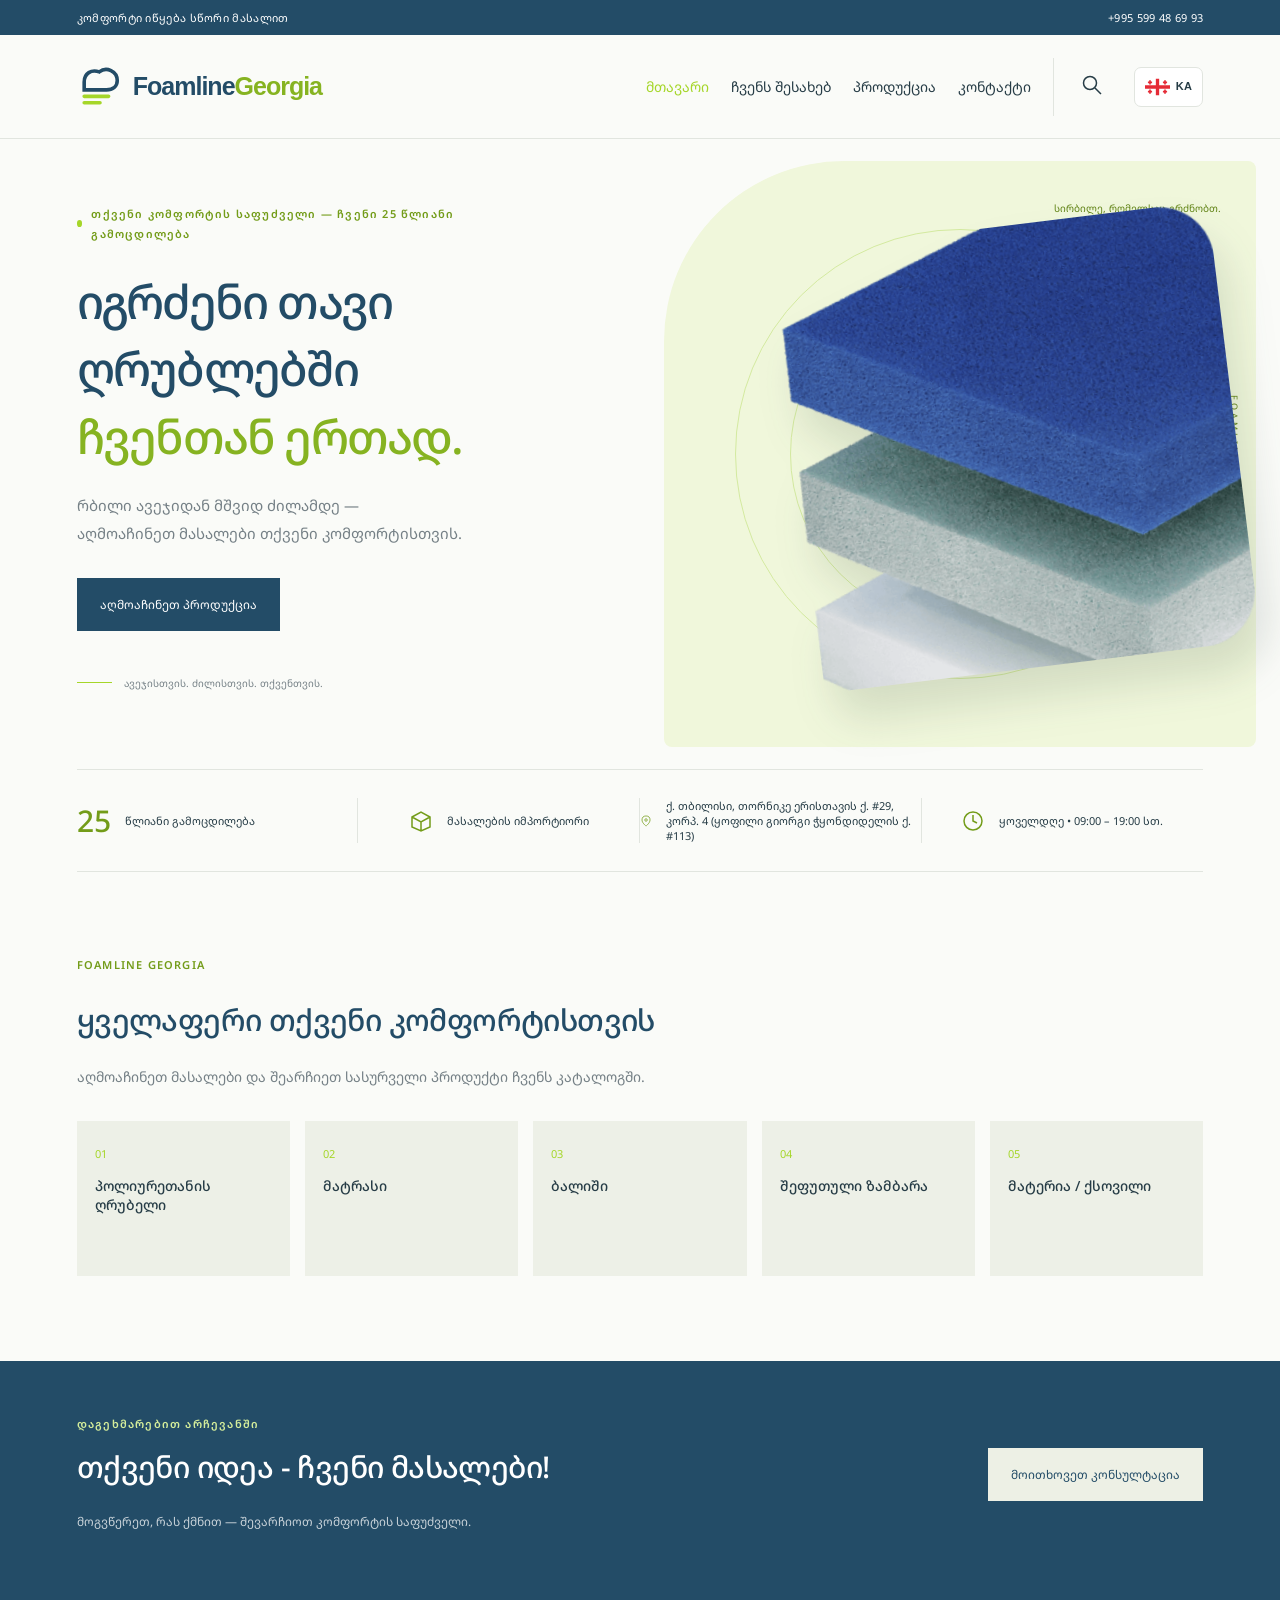
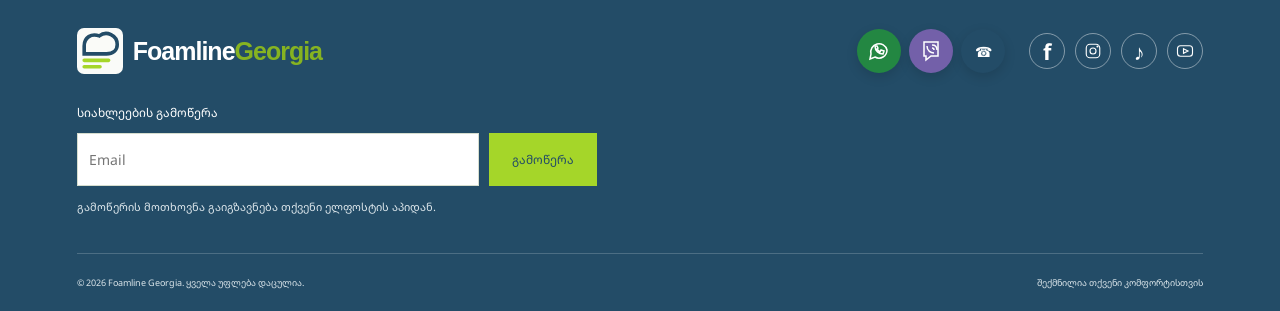
==== commit cefc1261: "Use requested slogan punctuation" ====
--- a/index.html
+++ b/index.html
@@ -1,7 +1,7 @@
 <!doctype html>
 <html lang="ka"><head><meta charset="UTF-8"><meta name="viewport" content="width=device-width,initial-scale=1"><title>მთავარი — Foamline Georgia</title><meta name="description" content="Foamline Georgia — 25 წლიანი გამოცდილება. პოლიურეთანის ღრუბელი, მატრასები, ბალიშები, ზამბარები და ქსოვილები თბილისში. გიორგი ჭყონდიდელის ქ. №113. მოითხოვეთ ფასი."><meta name="theme-color" content="#234c67"><link rel="icon" href="assets/logo.svg"><link rel="preconnect" href="https://fonts.googleapis.com"><link href="https://fonts.googleapis.com/css2?family=Noto+Sans+Georgian:wght@400;500;600;700&display=swap" rel="stylesheet"><link rel="stylesheet" href="style.css?v=20261111-footer"><script defer src="app.js?v=20261111-footer"></script><script defer src="languages.js?v=20261111-2"></script><style id="language-dropdown-fix">.language-flags{position:relative!important;display:inline-flex!important;align-items:center!important}.language-flags>.language-menu{position:absolute!important;top:calc(100% + 6px)!important;right:0!important;left:auto!important;display:flex!important;flex-direction:column!important;gap:3px!important;min-width:165px!important;background:white!important;border:1px solid #e1e5df!important;border-radius:9px!important;padding:6px!important;box-shadow:0 12px 28px #183b4729!important;z-index:100!important}.language-flags>.language-menu[hidden]{display:none!important}.language-flags>.language-menu button{display:flex!important;width:100%!important;align-items:center!important;justify-content:flex-start!important;gap:9px!important;padding:9px!important;min-height:40px!important}.language-flags>.language-current{display:inline-flex!important;align-items:center!important;gap:6px!important;border:1px solid #e1e5df!important;background:white!important;border-radius:7px!important;padding:8px 10px!important;min-height:40px!important}.language-flags>.language-current svg,.language-flags>.language-menu svg{width:25px!important;height:18px!important}.language-flags>.language-current .language-code{font-size:11px!important;font-weight:bold!important}.language-flags>.language-menu .language-name{font-size:12px!important}.language-flags>.language-menu button[aria-pressed=true]{background:#edf6d9!important}</style></head>
 <body data-page="index" data-category="all"><div class="topline"><span>კომფორტი იწყება სწორი მასალით</span><a href="tel:+995599486993">+995 599 48 69 93</a></div><header><a class="brand" href="index.html" aria-label="Foamline Georgia — მთავარი"><img src="assets/logo.svg" alt=""><span>Foamline<span class="brand-georgia">Georgia</span></span></a><button class="mobile-toggle" aria-label="მენიუს გახსნა" aria-expanded="false">☰</button><nav aria-label="მთავარი ნავიგაცია"><select id="language" aria-label="ენა"><option value="ka">ქართული</option><option value="en">English</option><option value="ru">Русский</option><option value="tr">Türkçe</option></select><a href="index.html">მთავარი</a><a href="about.html">ჩვენს შესახებ</a><div class="dropdown"><button id="nav-products" aria-expanded="false">პროდუქცია</button><div class="dropmenu"><a href="foam.html">პოლიურეთანის ღრუბელი</a><a href="mattress.html">მატრასი</a><a href="pillow.html">ბალიში</a><a href="springs.html">ზამბარა</a><a href="fabric.html">მატერია / ქსოვილი</a></div></div><a href="contact.html">კონტაქტი</a><button class="search-toggle" aria-label="პროდუქციის ძიება" aria-expanded="false"><svg viewBox="0 0 24 24"><circle cx="10" cy="10" r="6.5"/><path d="m15 15 6 6"/></svg></button></nav></header><div class="searchbar" hidden><form action="search.html" method="get" role="search"><label for="search">რას ეძებთ?</label><input id="search" name="q" type="search" placeholder="ღრუბელი, მატრასი, ბალიში…" required><button class="button" type="submit">ძებნა</button><button type="button" id="search-close" aria-label="ძიების დახურვა">×</button></form></div><main><section class="hero"><div class="hero-copy"><div class="eyebrow"><i></i> თქვენი კომფორტის საფუძველი — ჩვენი 25 წლიანი გამოცდილება</div><h1>იგრძენი თავი<br>ღრუბლებში<br><em>ჩვენთან ერთად.</em></h1><p>რბილი ავეჯიდან მშვიდ ძილამდე —<br>აღმოაჩინეთ მასალები თქვენი კომფორტისთვის.</p><a class="button" href="products.html">აღმოაჩინეთ პროდუქცია </a><div class="hero-note"><span class="line"></span> ავეჯისთვის. ძილისთვის. თქვენთვის.</div></div><div class="hero-art"><span class="orbit o1"></span><span class="orbit o2"></span><span class="image-caption">სირბილე, რომელსაც გრძნობთ.</span><img src="assets/foam.png" alt="პოლიურეთანის ღრუბლის ფერადი ფენები" fetchpriority="high"><span class="vertical-text">FOAMLINE GEORGIA</span></div></section><div class="trust"><div><b>25</b><span>წლიანი გამოცდილება</span></div><div><svg viewBox="0 0 24 24"><path d="m3 8 9-5 9 5v10l-9 4-9-4V8Zm0 0 9 5 9-5M12 13v9"/></svg><span>მასალების იმპორტიორი</span></div><div><svg viewBox="0 0 24 24"><path d="M20 10c0 6-8 12-8 12S4 16 4 10a8 8 0 1 1 16 0Z"/><circle cx="12" cy="10" r="2.5"/></svg><span>ქ. თბილისი, თორნიკე ერისთავის ქ. #29, კორპ. 4 (ყოფილი გიორგი ჭყონდიდელის ქ. #113)</span></div><div><svg viewBox="0 0 24 24"><circle cx="12" cy="12" r="9"/><path d="M12 6v6l4 2"/></svg><span>ყოველდღე • 09:00 – 19:00 სთ.</span></div></div>
-<section class="section home-intro"><div class="eyebrow">FOAMLINE GEORGIA</div><h2>ყველაფერი თქვენი კომფორტისთვის</h2><p>აღმოაჩინეთ მასალები და შეარჩიეთ სასურველი პროდუქტი ჩვენს კატალოგში.</p><div class="home-categories"><a href="foam.html"><span>01</span><h3>პოლიურეთანის ღრუბელი</h3></a><a href="mattress.html"><span>02</span><h3>მატრასი</h3></a><a href="pillow.html"><span>03</span><h3>ბალიში</h3></a><a href="springs.html"><span>04</span><h3>შეფუთული ზამბარა</h3></a><a href="fabric.html"><span>05</span><h3>მატერია / ქსოვილი</h3></a></div></section><section class="consult"><div><div class="eyebrow">დაგეხმარებით არჩევანში</div><h2>თქვენი იდეა- ჩვენი მასალები</h2><p>მოგვწერეთ, რას ქმნით — შევარჩიოთ კომფორტის საფუძველი.</p></div><button class="button light" data-inquiry="ზოგადი კონსულტაცია">მოითხოვეთ კონსულტაცია </button></section></main>
+<section class="section home-intro"><div class="eyebrow">FOAMLINE GEORGIA</div><h2>ყველაფერი თქვენი კომფორტისთვის</h2><p>აღმოაჩინეთ მასალები და შეარჩიეთ სასურველი პროდუქტი ჩვენს კატალოგში.</p><div class="home-categories"><a href="foam.html"><span>01</span><h3>პოლიურეთანის ღრუბელი</h3></a><a href="mattress.html"><span>02</span><h3>მატრასი</h3></a><a href="pillow.html"><span>03</span><h3>ბალიში</h3></a><a href="springs.html"><span>04</span><h3>შეფუთული ზამბარა</h3></a><a href="fabric.html"><span>05</span><h3>მატერია / ქსოვილი</h3></a></div></section><section class="consult"><div><div class="eyebrow">დაგეხმარებით არჩევანში</div><h2>თქვენი იდეა - ჩვენი მასალები!</h2><p>მოგვწერეთ, რას ქმნით — შევარჩიოთ კომფორტის საფუძველი.</p></div><button class="button light" data-inquiry="ზოგადი კონსულტაცია">მოითხოვეთ კონსულტაცია </button></section></main>
 <footer><div class="footer-main"><a class="brand" href="index.html"><img src="assets/logo.svg" alt=""><span>Foamline<span class="brand-georgia">Georgia</span></span></a><div class="footer-actions"><div class="messengers"><a href="https://wa.me/995599486993" target="_blank" rel="noopener" aria-label="WhatsApp"><svg viewBox="0 0 24 24"><path d="M20 11a8 8 0 0 1-12 7L3 20l1-5A8 8 0 1 1 20 11Z"/><path d="M8 7c0 5 4 8 8 8l1-3-3-1-1 2-3-3 1-1-1-2Z"/></svg></a><a href="viber://chat?number=%2B995599486993" aria-label="Viber"><svg viewBox="0 0 24 24"><path d="M5 3h14v14h-7l-5 4v-4H5Z"/><path d="M8 7c0 5 4 7 7 7M13 6c3 0 5 2 5 5M13 9c1 0 2 1 2 2"/></svg></a><a href="tel:+995599486993" aria-label="დარეკვა">☎</a></div><div class="socials" aria-label="სოციალური ქსელები"><button aria-label="Facebook — ბმული მალე დაემატება" title="Facebook"><b>f</b></button><button aria-label="Instagram — ბმული მალე დაემატება" title="Instagram"><svg viewBox="0 0 24 24"><rect x="3" y="3" width="18" height="18" rx="5"/><circle cx="12" cy="12" r="4"/><circle cx="18" cy="6" r=".7"/></svg></button><button aria-label="TikTok — ბმული მალე დაემატება" title="TikTok">♪</button><button aria-label="YouTube — ბმული მალე დაემატება" title="YouTube"><svg viewBox="0 0 24 24"><rect x="2" y="5" width="20" height="14" rx="4"/><path d="m10 9 6 3-6 3Z"/></svg></button></div></div></div><form id="subscribe-form" class="newsletter"><label for="subscribe-email">სიახლეების გამოწერა</label><div><input id="subscribe-email" name="email" type="email" placeholder="Email" required autocomplete="email"><button class="button" type="submit">გამოწერა</button></div><p>გამოწერის მოთხოვნა გაიგზავნება თქვენი ელფოსტის აპიდან.</p></form><div class="footer-bottom"><span>© 2026 Foamline Georgia. ყველა უფლება დაცულია.</span><span>შექმნილია თქვენი კომფორტისთვის</span></div><p id="social-note" role="status" hidden>სოციალური ქსელების ბმულები მალე დაემატება.</p></footer>
 <dialog id="inquiry"><form id="request-form"><button type="button" class="dialog-close" aria-label="დახურვა">×</button><div class="eyebrow">მოგვწერეთ</div><h2>ფასის / შეკვეთის მოთხოვნა</h2><p>შეავსეთ დეტალები და აირჩიეთ გაგზავნის არხი.</p><label>პროდუქტი<input name="product" required readonly></label><div id="spec-fields"></div><div class="form-row"><label>თქვენი სახელი<input name="name" required autocomplete="name"></label><label>ტელეფონი<input name="phone" type="tel" required autocomplete="tel" pattern="[+0-9 ()-]{6,20}"></label></div><label>დამატებითი ინფორმაცია<textarea name="message" rows="3" placeholder="მიუთითეთ რაოდენობა, სასურველი ზომა ან სხვა დეტალი"></textarea></label><p class="form-note">გაიხსნება WhatsApp ან თქვენი ელფოსტის აპი მზა ტექსტით. მოთხოვნის გასაგზავნად იქ დაადასტურეთ გაგზავნა.</p><div class="form-row"><button class="button" type="submit" value="whatsapp">WhatsApp-ით გაგზავნა</button><button class="button outline" type="submit" value="email">ელფოსტით გაგზავნა </button></div><p id="form-status" role="status"></p></form></dialog>
 <script id="language-dropdown-fallback">(function(){function init(){const picker=document.querySelector('.language-flags');if(!picker||picker.querySelector('.language-current'))return;const buttons=[...picker.querySelectorAll('button[data-lang]')];if(!buttons.length)return;const menu=document.createElement('div');menu.className='language-menu';menu.hidden=true;const current=document.createElement('button');current.type='button';current.className='language-current';current.setAttribute('aria-label','ენის არჩევა');current.setAttribute('aria-expanded','false');const labels={ka:'ქართული',en:'English',ru:'Русский',tr:'Türkçe'};function sync(){const selected=picker.querySelector('button[data-lang][aria-pressed=true]')||buttons.find(b=>b.dataset.lang===(localStorage.getItem('foamline-language')||'ka'))||buttons[0];current.innerHTML=selected.querySelector('svg').outerHTML+'<span class="language-code">'+selected.dataset.lang.toUpperCase()+'</span>'}for(const b of buttons){const name=document.createElement('span');name.className='language-name';name.textContent=labels[b.dataset.lang]||b.dataset.lang;b.append(name);menu.append(b);b.addEventListener('click',()=>{menu.hidden=true;current.setAttribute('aria-expanded','false');sync()})}picker.append(current,menu);current.addEventListener('click',()=>{menu.hidden=!menu.hidden;current.setAttribute('aria-expanded',String(!menu.hidden))});document.addEventListener('click',e=>{if(!picker.contains(e.target)){menu.hidden=true;current.setAttribute('aria-expanded','false')}});document.addEventListener('keydown',e=>{if(e.key==='Escape'){menu.hidden=true;current.setAttribute('aria-expanded','false')}});sync()}document.addEventListener('DOMContentLoaded',init)})();</script></body></html>
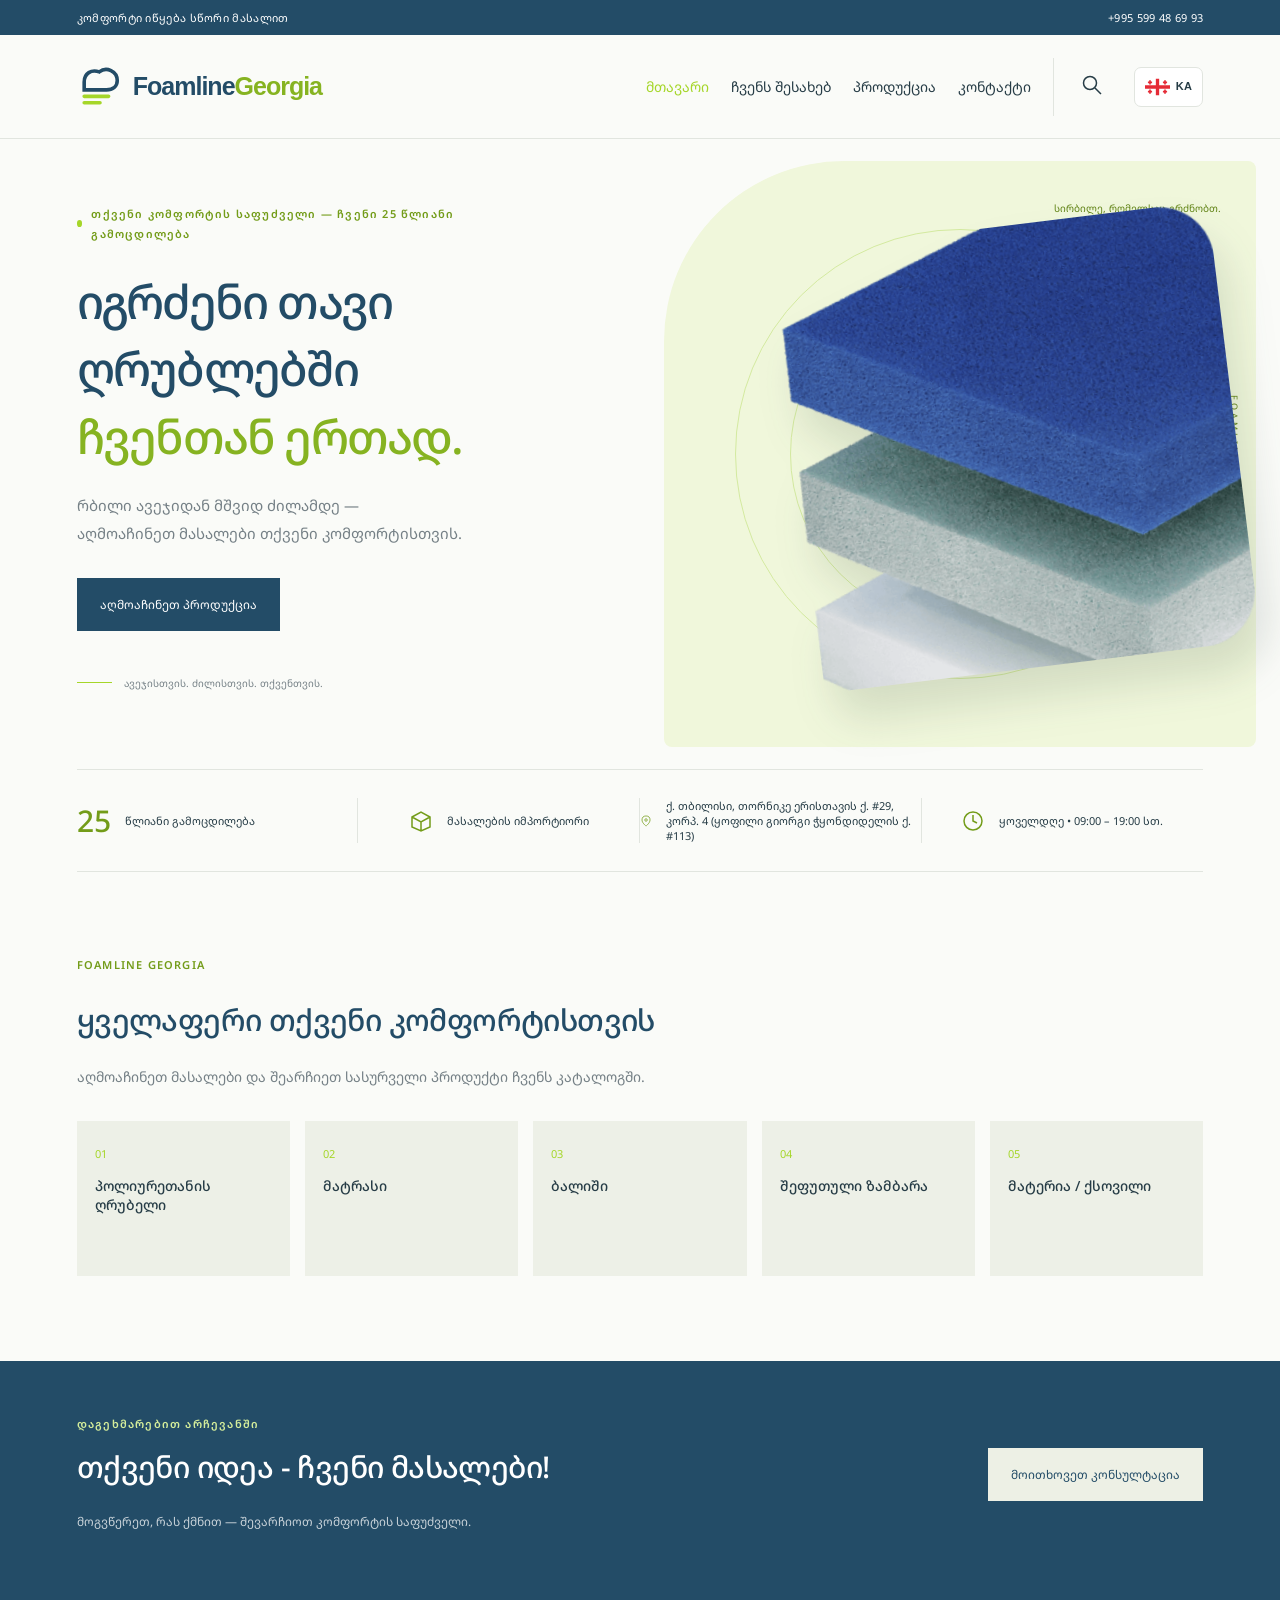
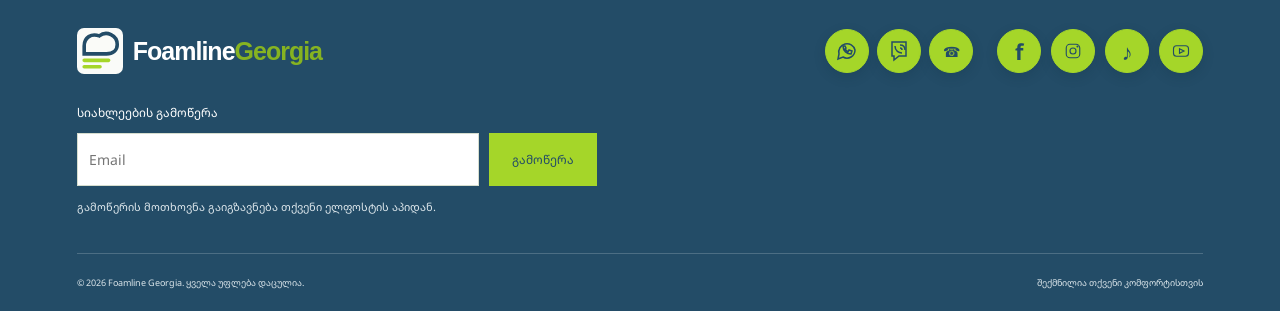
==== commit 08f2cbf9: "Unify social button colors and hover; add actionable Viber fallback" ====
--- a/index.html
+++ b/index.html
@@ -1,5 +1,5 @@
 <!doctype html>
-<html lang="ka"><head><meta charset="UTF-8"><meta name="viewport" content="width=device-width,initial-scale=1"><title>მთავარი — Foamline Georgia</title><meta name="description" content="Foamline Georgia — 25 წლიანი გამოცდილება. პოლიურეთანის ღრუბელი, მატრასები, ბალიშები, ზამბარები და ქსოვილები თბილისში. გიორგი ჭყონდიდელის ქ. №113. მოითხოვეთ ფასი."><meta name="theme-color" content="#234c67"><link rel="icon" href="assets/logo.svg"><link rel="preconnect" href="https://fonts.googleapis.com"><link href="https://fonts.googleapis.com/css2?family=Noto+Sans+Georgian:wght@400;500;600;700&display=swap" rel="stylesheet"><link rel="stylesheet" href="style.css?v=20261111-footer"><script defer src="app.js?v=20261111-footer"></script><script defer src="languages.js?v=20261111-2"></script><style id="language-dropdown-fix">.language-flags{position:relative!important;display:inline-flex!important;align-items:center!important}.language-flags>.language-menu{position:absolute!important;top:calc(100% + 6px)!important;right:0!important;left:auto!important;display:flex!important;flex-direction:column!important;gap:3px!important;min-width:165px!important;background:white!important;border:1px solid #e1e5df!important;border-radius:9px!important;padding:6px!important;box-shadow:0 12px 28px #183b4729!important;z-index:100!important}.language-flags>.language-menu[hidden]{display:none!important}.language-flags>.language-menu button{display:flex!important;width:100%!important;align-items:center!important;justify-content:flex-start!important;gap:9px!important;padding:9px!important;min-height:40px!important}.language-flags>.language-current{display:inline-flex!important;align-items:center!important;gap:6px!important;border:1px solid #e1e5df!important;background:white!important;border-radius:7px!important;padding:8px 10px!important;min-height:40px!important}.language-flags>.language-current svg,.language-flags>.language-menu svg{width:25px!important;height:18px!important}.language-flags>.language-current .language-code{font-size:11px!important;font-weight:bold!important}.language-flags>.language-menu .language-name{font-size:12px!important}.language-flags>.language-menu button[aria-pressed=true]{background:#edf6d9!important}</style></head>
+<html lang="ka"><head><meta charset="UTF-8"><meta name="viewport" content="width=device-width,initial-scale=1"><title>მთავარი — Foamline Georgia</title><meta name="description" content="Foamline Georgia — 25 წლიანი გამოცდილება. პოლიურეთანის ღრუბელი, მატრასები, ბალიშები, ზამბარები და ქსოვილები თბილისში. გიორგი ჭყონდიდელის ქ. №113. მოითხოვეთ ფასი."><meta name="theme-color" content="#234c67"><link rel="icon" href="assets/logo.svg"><link rel="preconnect" href="https://fonts.googleapis.com"><link href="https://fonts.googleapis.com/css2?family=Noto+Sans+Georgian:wght@400;500;600;700&display=swap" rel="stylesheet"><link rel="stylesheet" href="style.css?v=20261111-social"><script defer src="app.js?v=20261111-social"></script><script defer src="languages.js?v=20261111-2"></script><style id="language-dropdown-fix">.language-flags{position:relative!important;display:inline-flex!important;align-items:center!important}.language-flags>.language-menu{position:absolute!important;top:calc(100% + 6px)!important;right:0!important;left:auto!important;display:flex!important;flex-direction:column!important;gap:3px!important;min-width:165px!important;background:white!important;border:1px solid #e1e5df!important;border-radius:9px!important;padding:6px!important;box-shadow:0 12px 28px #183b4729!important;z-index:100!important}.language-flags>.language-menu[hidden]{display:none!important}.language-flags>.language-menu button{display:flex!important;width:100%!important;align-items:center!important;justify-content:flex-start!important;gap:9px!important;padding:9px!important;min-height:40px!important}.language-flags>.language-current{display:inline-flex!important;align-items:center!important;gap:6px!important;border:1px solid #e1e5df!important;background:white!important;border-radius:7px!important;padding:8px 10px!important;min-height:40px!important}.language-flags>.language-current svg,.language-flags>.language-menu svg{width:25px!important;height:18px!important}.language-flags>.language-current .language-code{font-size:11px!important;font-weight:bold!important}.language-flags>.language-menu .language-name{font-size:12px!important}.language-flags>.language-menu button[aria-pressed=true]{background:#edf6d9!important}</style></head>
 <body data-page="index" data-category="all"><div class="topline"><span>კომფორტი იწყება სწორი მასალით</span><a href="tel:+995599486993">+995 599 48 69 93</a></div><header><a class="brand" href="index.html" aria-label="Foamline Georgia — მთავარი"><img src="assets/logo.svg" alt=""><span>Foamline<span class="brand-georgia">Georgia</span></span></a><button class="mobile-toggle" aria-label="მენიუს გახსნა" aria-expanded="false">☰</button><nav aria-label="მთავარი ნავიგაცია"><select id="language" aria-label="ენა"><option value="ka">ქართული</option><option value="en">English</option><option value="ru">Русский</option><option value="tr">Türkçe</option></select><a href="index.html">მთავარი</a><a href="about.html">ჩვენს შესახებ</a><div class="dropdown"><button id="nav-products" aria-expanded="false">პროდუქცია</button><div class="dropmenu"><a href="foam.html">პოლიურეთანის ღრუბელი</a><a href="mattress.html">მატრასი</a><a href="pillow.html">ბალიში</a><a href="springs.html">ზამბარა</a><a href="fabric.html">მატერია / ქსოვილი</a></div></div><a href="contact.html">კონტაქტი</a><button class="search-toggle" aria-label="პროდუქციის ძიება" aria-expanded="false"><svg viewBox="0 0 24 24"><circle cx="10" cy="10" r="6.5"/><path d="m15 15 6 6"/></svg></button></nav></header><div class="searchbar" hidden><form action="search.html" method="get" role="search"><label for="search">რას ეძებთ?</label><input id="search" name="q" type="search" placeholder="ღრუბელი, მატრასი, ბალიში…" required><button class="button" type="submit">ძებნა</button><button type="button" id="search-close" aria-label="ძიების დახურვა">×</button></form></div><main><section class="hero"><div class="hero-copy"><div class="eyebrow"><i></i> თქვენი კომფორტის საფუძველი — ჩვენი 25 წლიანი გამოცდილება</div><h1>იგრძენი თავი<br>ღრუბლებში<br><em>ჩვენთან ერთად.</em></h1><p>რბილი ავეჯიდან მშვიდ ძილამდე —<br>აღმოაჩინეთ მასალები თქვენი კომფორტისთვის.</p><a class="button" href="products.html">აღმოაჩინეთ პროდუქცია </a><div class="hero-note"><span class="line"></span> ავეჯისთვის. ძილისთვის. თქვენთვის.</div></div><div class="hero-art"><span class="orbit o1"></span><span class="orbit o2"></span><span class="image-caption">სირბილე, რომელსაც გრძნობთ.</span><img src="assets/foam.png" alt="პოლიურეთანის ღრუბლის ფერადი ფენები" fetchpriority="high"><span class="vertical-text">FOAMLINE GEORGIA</span></div></section><div class="trust"><div><b>25</b><span>წლიანი გამოცდილება</span></div><div><svg viewBox="0 0 24 24"><path d="m3 8 9-5 9 5v10l-9 4-9-4V8Zm0 0 9 5 9-5M12 13v9"/></svg><span>მასალების იმპორტიორი</span></div><div><svg viewBox="0 0 24 24"><path d="M20 10c0 6-8 12-8 12S4 16 4 10a8 8 0 1 1 16 0Z"/><circle cx="12" cy="10" r="2.5"/></svg><span>ქ. თბილისი, თორნიკე ერისთავის ქ. #29, კორპ. 4 (ყოფილი გიორგი ჭყონდიდელის ქ. #113)</span></div><div><svg viewBox="0 0 24 24"><circle cx="12" cy="12" r="9"/><path d="M12 6v6l4 2"/></svg><span>ყოველდღე • 09:00 – 19:00 სთ.</span></div></div>
 <section class="section home-intro"><div class="eyebrow">FOAMLINE GEORGIA</div><h2>ყველაფერი თქვენი კომფორტისთვის</h2><p>აღმოაჩინეთ მასალები და შეარჩიეთ სასურველი პროდუქტი ჩვენს კატალოგში.</p><div class="home-categories"><a href="foam.html"><span>01</span><h3>პოლიურეთანის ღრუბელი</h3></a><a href="mattress.html"><span>02</span><h3>მატრასი</h3></a><a href="pillow.html"><span>03</span><h3>ბალიში</h3></a><a href="springs.html"><span>04</span><h3>შეფუთული ზამბარა</h3></a><a href="fabric.html"><span>05</span><h3>მატერია / ქსოვილი</h3></a></div></section><section class="consult"><div><div class="eyebrow">დაგეხმარებით არჩევანში</div><h2>თქვენი იდეა - ჩვენი მასალები!</h2><p>მოგვწერეთ, რას ქმნით — შევარჩიოთ კომფორტის საფუძველი.</p></div><button class="button light" data-inquiry="ზოგადი კონსულტაცია">მოითხოვეთ კონსულტაცია </button></section></main>
 <footer><div class="footer-main"><a class="brand" href="index.html"><img src="assets/logo.svg" alt=""><span>Foamline<span class="brand-georgia">Georgia</span></span></a><div class="footer-actions"><div class="messengers"><a href="https://wa.me/995599486993" target="_blank" rel="noopener" aria-label="WhatsApp"><svg viewBox="0 0 24 24"><path d="M20 11a8 8 0 0 1-12 7L3 20l1-5A8 8 0 1 1 20 11Z"/><path d="M8 7c0 5 4 8 8 8l1-3-3-1-1 2-3-3 1-1-1-2Z"/></svg></a><a href="viber://chat?number=%2B995599486993" aria-label="Viber"><svg viewBox="0 0 24 24"><path d="M5 3h14v14h-7l-5 4v-4H5Z"/><path d="M8 7c0 5 4 7 7 7M13 6c3 0 5 2 5 5M13 9c1 0 2 1 2 2"/></svg></a><a href="tel:+995599486993" aria-label="დარეკვა">☎</a></div><div class="socials" aria-label="სოციალური ქსელები"><button aria-label="Facebook — ბმული მალე დაემატება" title="Facebook"><b>f</b></button><button aria-label="Instagram — ბმული მალე დაემატება" title="Instagram"><svg viewBox="0 0 24 24"><rect x="3" y="3" width="18" height="18" rx="5"/><circle cx="12" cy="12" r="4"/><circle cx="18" cy="6" r=".7"/></svg></button><button aria-label="TikTok — ბმული მალე დაემატება" title="TikTok">♪</button><button aria-label="YouTube — ბმული მალე დაემატება" title="YouTube"><svg viewBox="0 0 24 24"><rect x="2" y="5" width="20" height="14" rx="4"/><path d="m10 9 6 3-6 3Z"/></svg></button></div></div></div><form id="subscribe-form" class="newsletter"><label for="subscribe-email">სიახლეების გამოწერა</label><div><input id="subscribe-email" name="email" type="email" placeholder="Email" required autocomplete="email"><button class="button" type="submit">გამოწერა</button></div><p>გამოწერის მოთხოვნა გაიგზავნება თქვენი ელფოსტის აპიდან.</p></form><div class="footer-bottom"><span>© 2026 Foamline Georgia. ყველა უფლება დაცულია.</span><span>შექმნილია თქვენი კომფორტისთვის</span></div><p id="social-note" role="status" hidden>სოციალური ქსელების ბმულები მალე დაემატება.</p></footer>
--- a/style.css
+++ b/style.css
@@ -20,3 +20,6 @@
 
 /* Footer actions remain inside the blue footer on every screen. */
 footer{background:var(--blue);color:#fff}footer .brand{color:#fff}footer .brand img{background:#fafbf8;border-radius:7px}footer p,footer .footer-bottom{color:#dce6eb}footer .footer-bottom{border-color:#ffffff30}.footer-main{flex-wrap:wrap;align-items:center}.footer-actions{display:flex;align-items:center;justify-content:flex-end;flex-wrap:wrap;gap:24px;max-width:100%;margin-left:auto}footer .messengers{position:static;display:flex;flex-wrap:wrap;right:auto;bottom:auto;z-index:auto}footer .socials{flex-wrap:wrap}footer .socials button{color:#fff;border-color:#ffffff70}footer .newsletter .button{background:#a5d629;color:#234c67;border-color:#a5d629}.footer-actions a,.footer-actions button{flex-shrink:0}@media(max-width:720px){.footer-actions{margin-left:0;justify-content:flex-start;gap:16px}.footer-main{align-items:flex-start}footer .newsletter{width:100%}footer .newsletter>div{flex-wrap:wrap}footer .newsletter input{flex:1;min-width:160px}.footer-bottom{padding-bottom:10px}}
+
+/* Unified brand treatment for every footer contact and social icon. */
+footer .footer-actions .messengers a,footer .footer-actions .socials button{width:44px;height:44px;display:grid;place-items:center;border-radius:50%;background:#a5d629;color:#234c67;border:1px solid #a5d629;box-shadow:0 4px 12px #102d3c33;transition:transform .2s,background .2s,box-shadow .2s;filter:none}footer .footer-actions .messengers a:hover,footer .footer-actions .socials button:hover{transform:translateY(-5px);background:#c5ef62;border-color:#c5ef62;box-shadow:0 8px 18px #102d3c55;filter:none}footer .footer-actions .messengers a:focus-visible,footer .footer-actions .socials button:focus-visible{outline:2px solid white;outline-offset:4px}.viber-help .viber-options{display:flex;gap:12px;flex-wrap:wrap}.viber-help input{font-size:20px}.viber-help p{color:#52646d}@media(prefers-reduced-motion:reduce){footer .footer-actions a:hover,footer .footer-actions button:hover{transform:none}}
